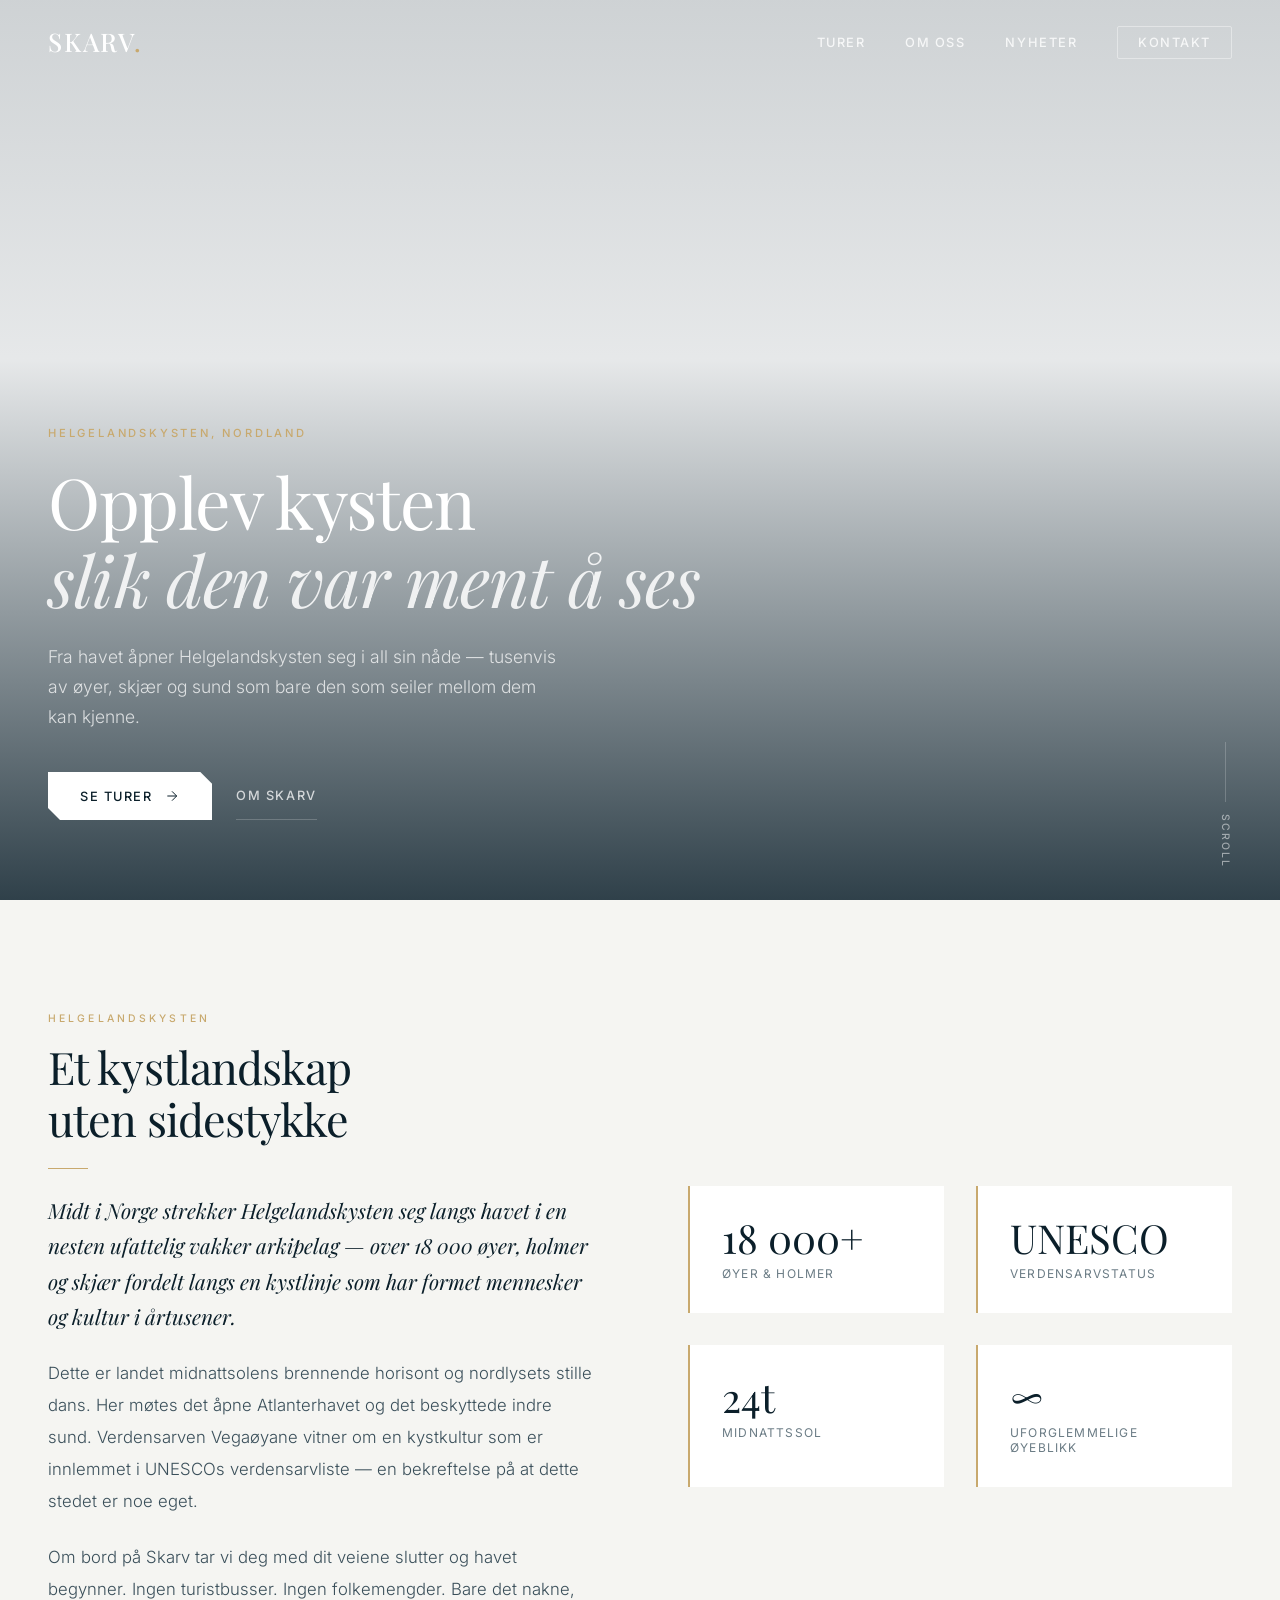
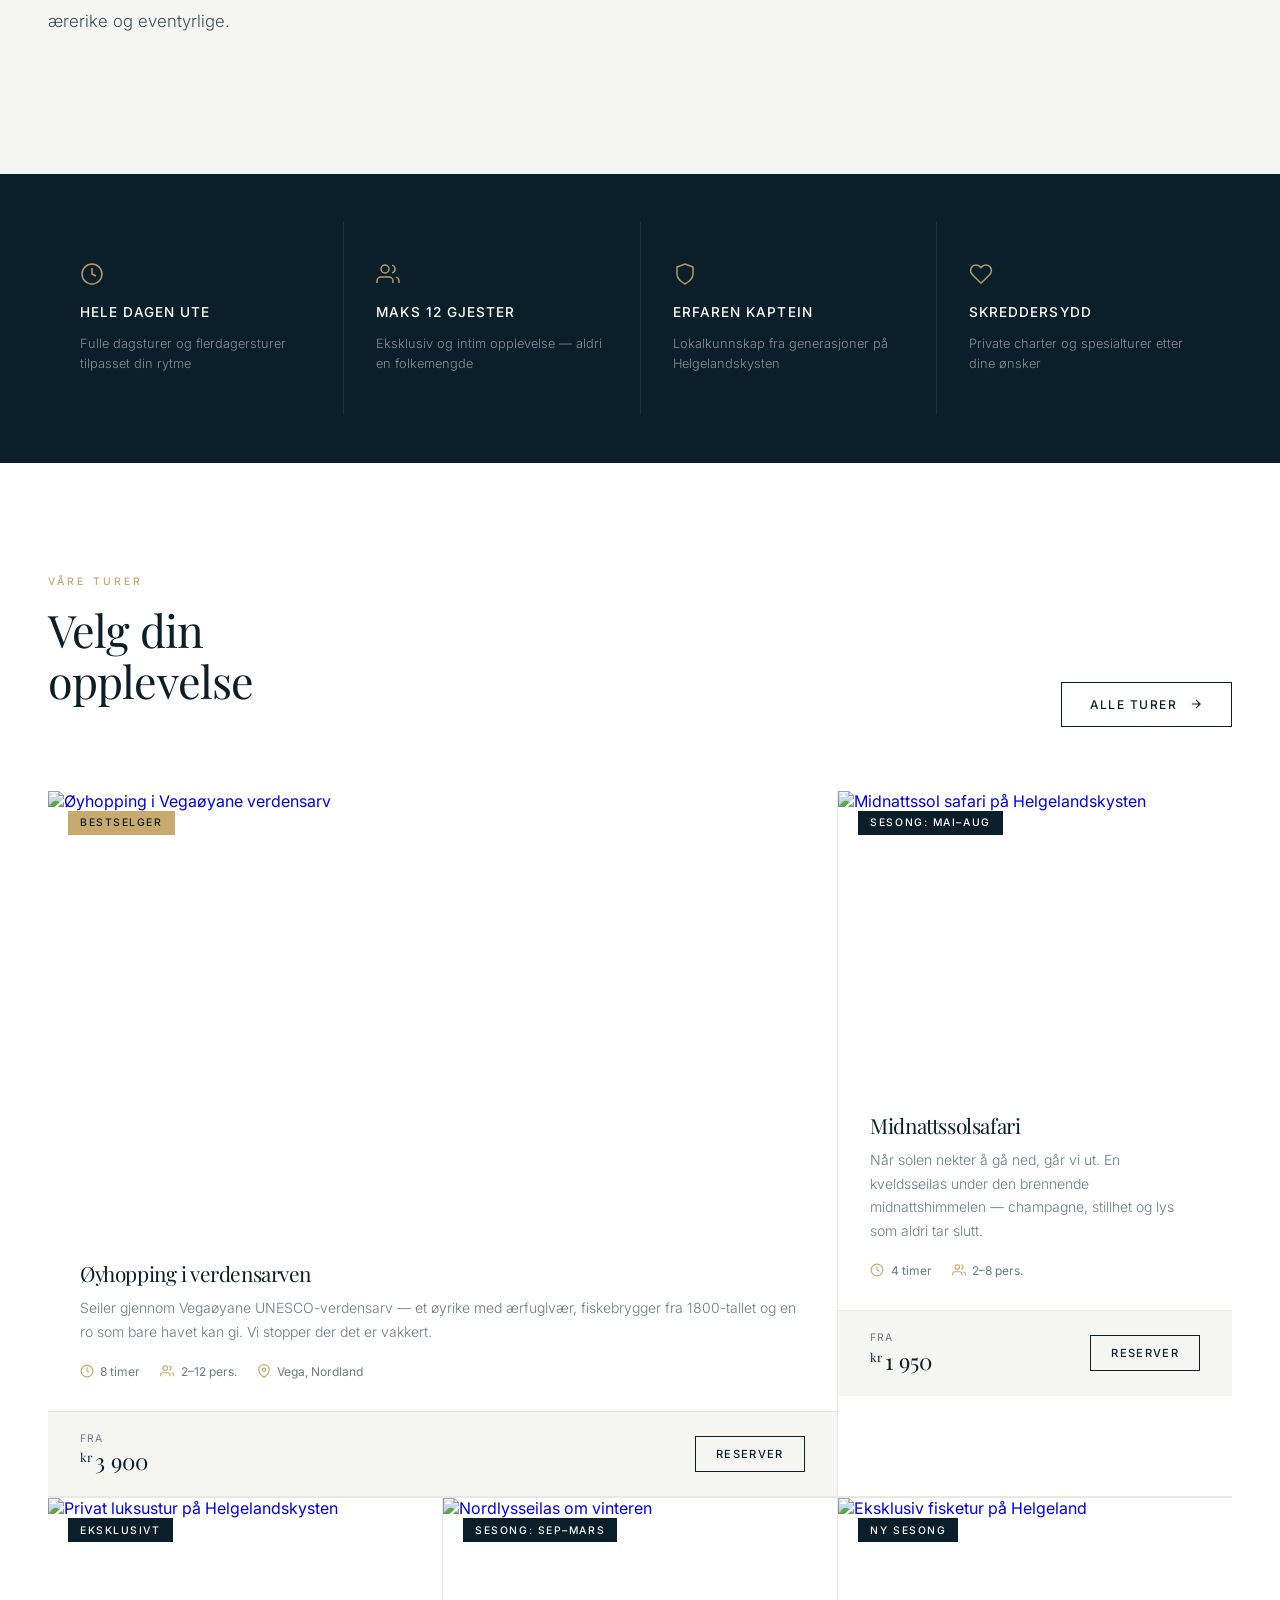
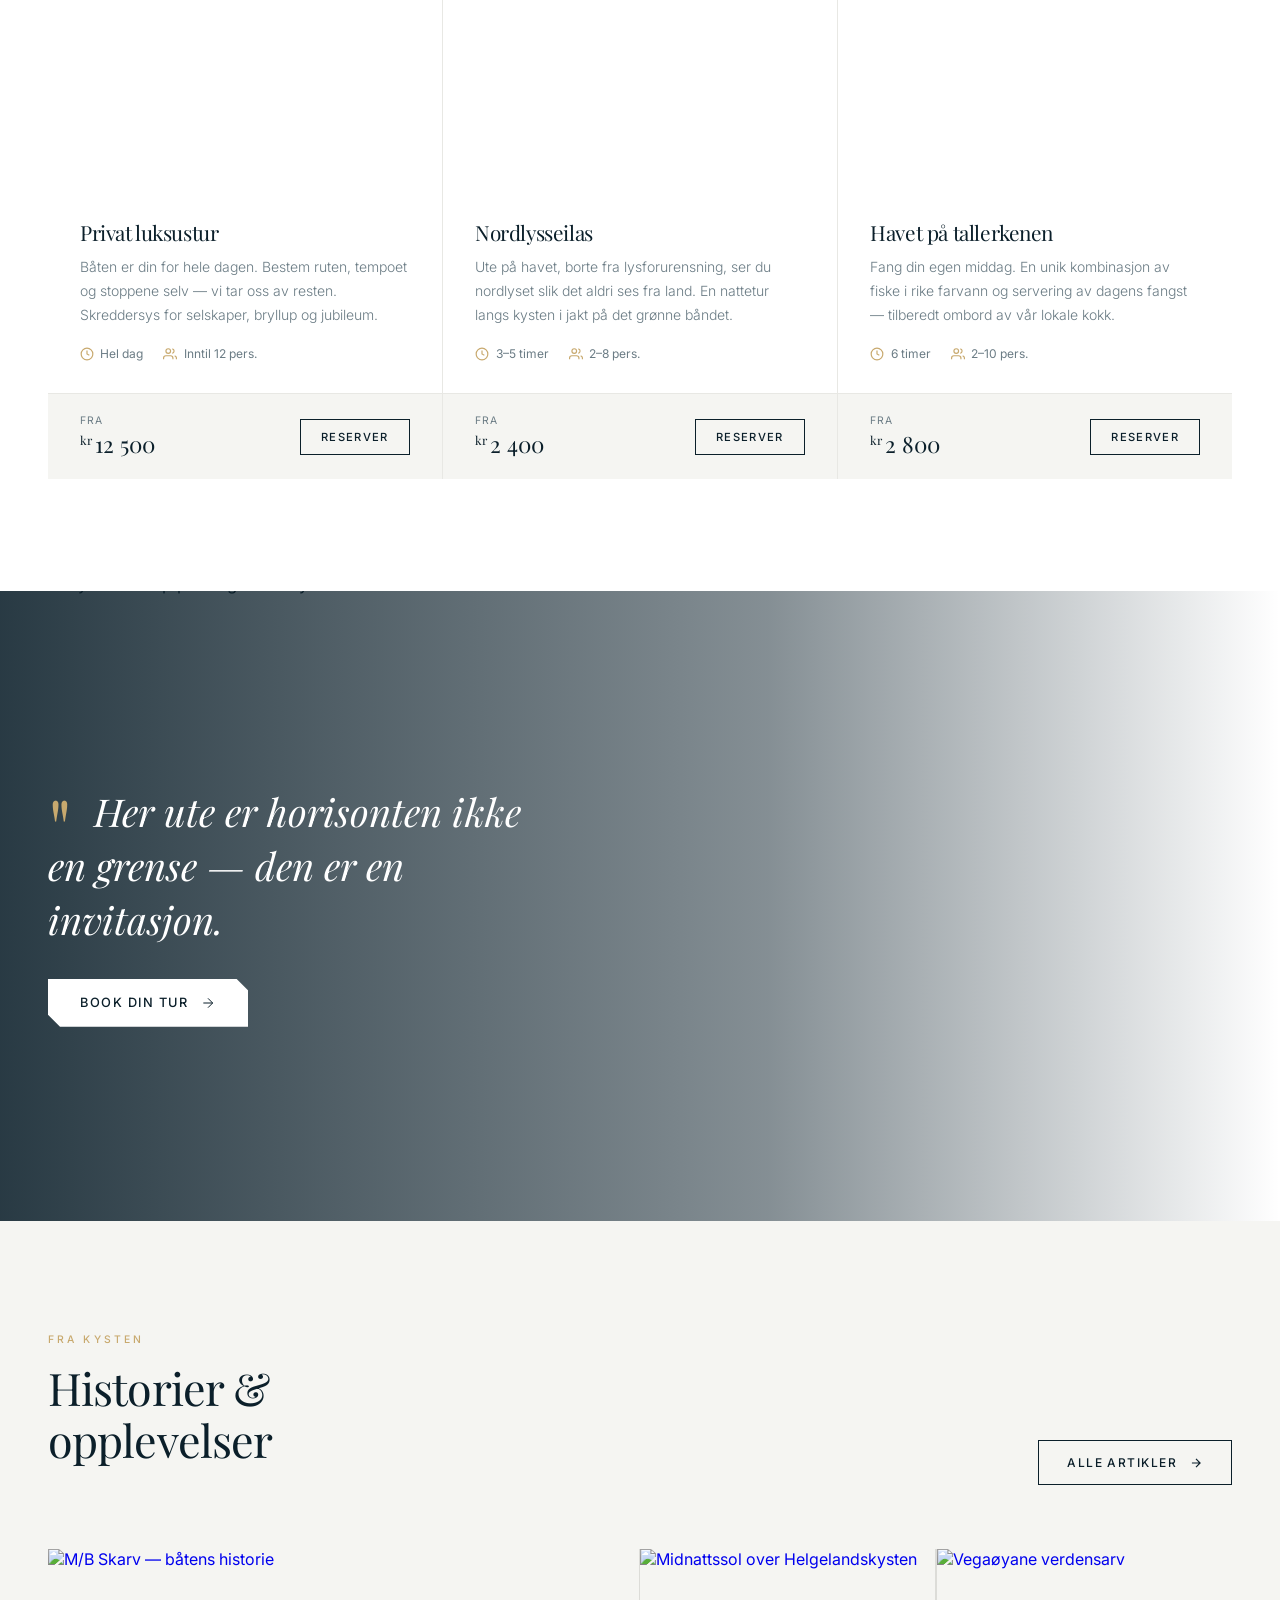
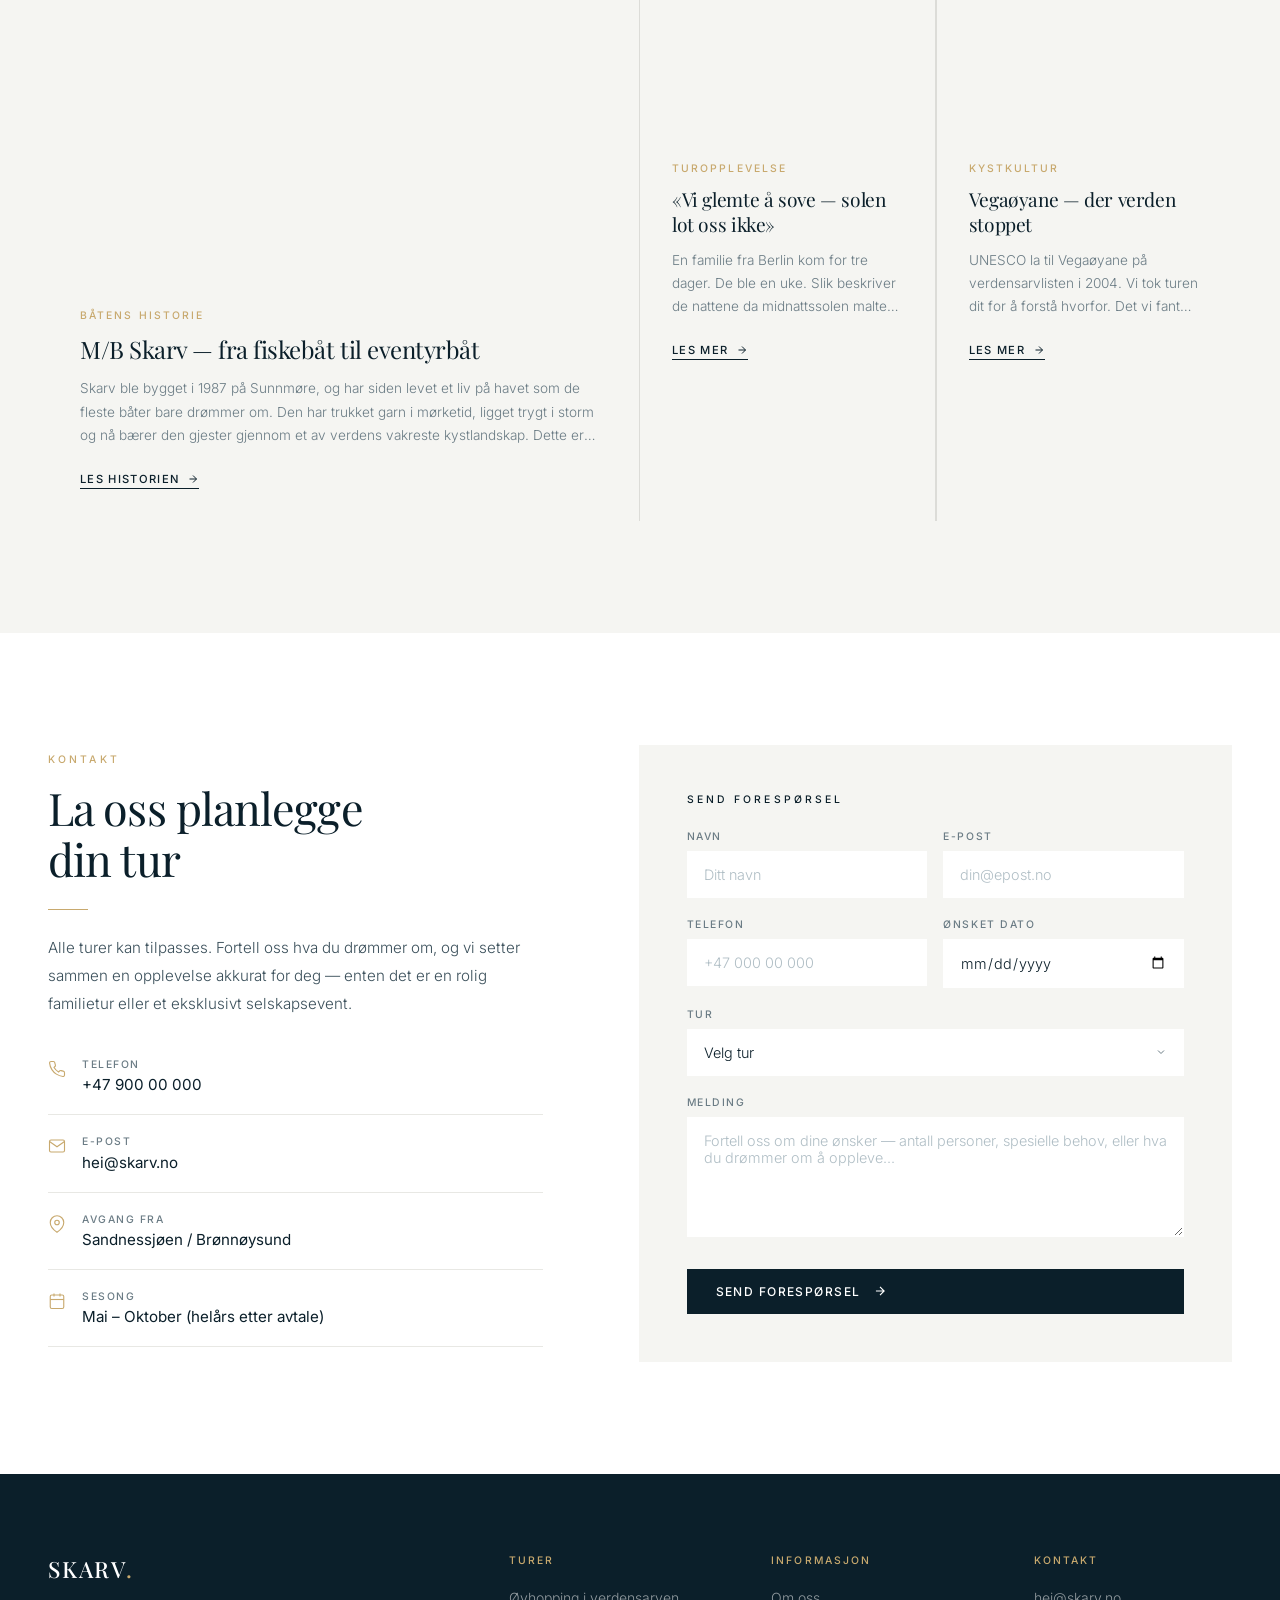
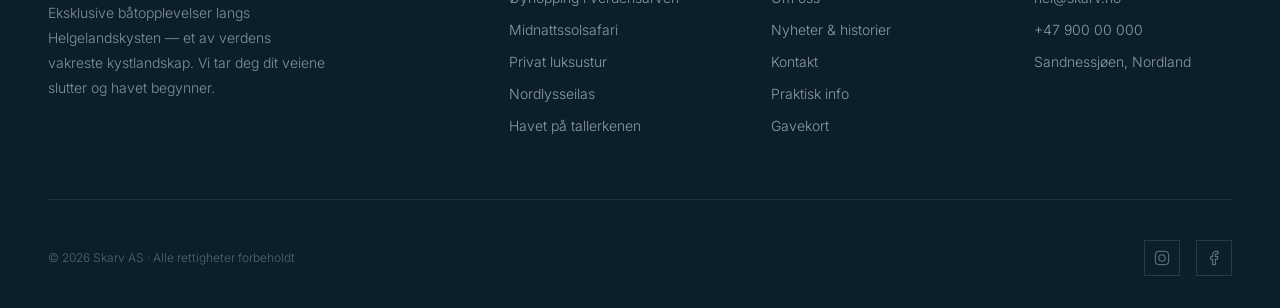
==== index.html @ 694a0629 "Initial launch of Skarv.no website Complete multi-page website for exclusive boat experiences on Hel" ====
<!DOCTYPE html>
<html lang="no">
<head>
  <meta charset="UTF-8">
  <meta name="viewport" content="width=device-width, initial-scale=1.0">
  <meta name="description" content="Skarv — eksklusive båtopplevelser på Helgelandskysten. Opplev midnattssol, øyhopping og verdens vakreste kystlandskap fra havet.">
  <meta name="keywords" content="Helgelandskysten, båttur, Nordland, midnattssol, nordlys, øyhopping, eksklusive turer, Skarv">
  <meta property="og:title" content="Skarv — Helgelandskysten fra havet">
  <meta property="og:description" content="Eksklusive båtopplevelser langs et av verdens vakreste kystlandskap.">
  <meta property="og:type" content="website">
  <title>Skarv — Helgelandskysten fra havet</title>
  <link rel="stylesheet" href="assets/css/custom.css">
  <!-- Preconnect for performance -->
  <link rel="preconnect" href="https://fonts.googleapis.com">
  <link rel="preconnect" href="https://fonts.gstatic.com" crossorigin>
</head>
<body>

  <!-- ============================================
       NAVIGASJON
       ============================================ -->
  <nav class="nav transparent" role="navigation" aria-label="Hovednavigasjon">
    <a href="index.html" class="nav-logo" aria-label="Skarv — tilbake til forsiden">
      SKARV<span>.</span>
    </a>

    <ul class="nav-links" role="list">
      <li><a href="#turer">Turer</a></li>
      <li><a href="#om-oss">Om oss</a></li>
      <li><a href="nyheter.html">Nyheter</a></li>
      <li><a href="#kontakt" class="nav-cta">Kontakt</a></li>
    </ul>

    <button class="nav-hamburger" aria-label="Åpne meny" aria-expanded="false">
      <span></span>
      <span></span>
      <span></span>
    </button>
  </nav>

  <!-- Mobil-meny -->
  <div class="nav-mobile" role="dialog" aria-modal="true" aria-label="Mobilmeny">
    <button class="nav-mobile-close" aria-label="Lukk meny" style="
      position: absolute; top: 2rem; right: 2rem;
      background: none; border: none; cursor: pointer;
      color: white; font-size: 1.5rem; line-height: 1;
    ">✕</button>
    <a href="#turer">Turer</a>
    <a href="#om-oss">Om oss</a>
    <a href="nyheter.html">Nyheter</a>
    <a href="#kontakt">Kontakt</a>
  </div>

  <main>

    <!-- ============================================
         HERO — Fullscreen video
         ============================================ -->
    <section class="hero" id="hjem" aria-label="Hero">
      <!-- Video — bytt filnavn om nødvendig -->
      <video
        class="hero-video"
        autoplay
        muted
        loop
        playsinline
        preload="auto"
        aria-hidden="true"
        poster="assets/images/hero-poster.jpg"
      >
        <source src="DJI_20260409120111_0118_D.MP4" type="video/mp4">
      </video>

      <div class="hero-overlay" aria-hidden="true"></div>

      <div class="hero-content">
        <p class="hero-eyebrow">Helgelandskysten, Nordland</p>
        <h1 class="hero-title">
          Opplev kysten<br>
          <em>slik den var ment å ses</em>
        </h1>
        <p class="hero-subtitle">
          Fra havet åpner Helgelandskysten seg i all sin nåde —
          tusenvis av øyer, skjær og sund som bare den som
          seiler mellom dem kan kjenne.
        </p>
        <div class="hero-actions">
          <a href="#turer" class="btn-primary">
            Se turer
            <svg width="16" height="16" viewBox="0 0 24 24" fill="none" stroke="currentColor" stroke-width="1.5" aria-hidden="true">
              <path d="M5 12h14M12 5l7 7-7 7"/>
            </svg>
          </a>
          <a href="#om-oss" class="btn-ghost">
            Om Skarv
          </a>
        </div>
      </div>

      <!-- Scroll indicator -->
      <div class="hero-scroll" aria-hidden="true">
        <div class="hero-scroll-line"></div>
        <span>Scroll</span>
      </div>
    </section>

    <!-- ============================================
         INTRO — Helgelandskysten
         ============================================ -->
    <section class="intro" id="om-oss" aria-labelledby="intro-title">
      <div class="intro-inner">

        <div class="intro-text">
          <span class="section-label reveal">Helgelandskysten</span>
          <h2 class="section-title reveal reveal-delay-1" id="intro-title">
            Et kystlandskap<br>uten sidestykke
          </h2>
          <div class="section-divider reveal reveal-delay-2"></div>

          <p class="reveal reveal-delay-2">
            Midt i Norge strekker Helgelandskysten seg langs havet i en
            nesten ufattelig vakker arkipelag — over 18 000 øyer, holmer
            og skjær fordelt langs en kystlinje som har formet mennesker
            og kultur i årtusener.
          </p>
          <p class="reveal reveal-delay-3">
            Dette er landet midnattsolens brennende horisont og nordlysets
            stille dans. Her møtes det åpne Atlanterhavet og det beskyttede
            indre sund. Verdensarven Vegaøyane vitner om en kystkultur
            som er innlemmet i UNESCOs verdensarvliste — en bekreftelse
            på at dette stedet er noe eget.
          </p>
          <p class="reveal reveal-delay-3">
            Om bord på Skarv tar vi deg med dit veiene slutter og havet
            begynner. Ingen turistbusser. Ingen folkemengder. Bare
            det nakne, ærerike og eventyrlige.
          </p>
        </div>

        <!-- Statistikk-paneler -->
        <div class="intro-stats" aria-label="Nøkkeltall">
          <div class="stat-item reveal reveal-delay-1">
            <div class="stat-number">18 000+</div>
            <div class="stat-label">Øyer &amp; holmer</div>
          </div>
          <div class="stat-item reveal reveal-delay-2">
            <div class="stat-number">UNESCO</div>
            <div class="stat-label">Verdensarvstatus</div>
          </div>
          <div class="stat-item reveal reveal-delay-3">
            <div class="stat-number">24t</div>
            <div class="stat-label">Midnattssol</div>
          </div>
          <div class="stat-item reveal reveal-delay-4">
            <div class="stat-number">∞</div>
            <div class="stat-label">Uforglemmelige øyeblikk</div>
          </div>
        </div>

      </div>
    </section>

    <!-- ============================================
         FEATURES STRIP
         ============================================ -->
    <div class="features-strip" aria-label="Hva vi tilbyr">
      <div class="features-strip-inner">

        <div class="feature-item reveal">
          <div class="feature-icon" aria-hidden="true">
            <svg width="24" height="24" viewBox="0 0 24 24" fill="none" stroke="currentColor" stroke-width="1.5">
              <path d="M12 2C6.48 2 2 6.48 2 12s4.48 10 10 10 10-4.48 10-10S17.52 2 12 2z"/>
              <path d="M12 6v6l4 2"/>
            </svg>
          </div>
          <div class="feature-title">Hele dagen ute</div>
          <div class="feature-text">Fulle dagsturer og flerda­gersturer tilpasset din rytme</div>
        </div>

        <div class="feature-item reveal reveal-delay-1">
          <div class="feature-icon" aria-hidden="true">
            <svg width="24" height="24" viewBox="0 0 24 24" fill="none" stroke="currentColor" stroke-width="1.5">
              <path d="M17 21v-2a4 4 0 0 0-4-4H5a4 4 0 0 0-4 4v2"/>
              <circle cx="9" cy="7" r="4"/>
              <path d="M23 21v-2a4 4 0 0 0-3-3.87"/>
              <path d="M16 3.13a4 4 0 0 1 0 7.75"/>
            </svg>
          </div>
          <div class="feature-title">Maks 12 gjester</div>
          <div class="feature-text">Eksklusiv og intim opplevelse — aldri en folkemengde</div>
        </div>

        <div class="feature-item reveal reveal-delay-2">
          <div class="feature-icon" aria-hidden="true">
            <svg width="24" height="24" viewBox="0 0 24 24" fill="none" stroke="currentColor" stroke-width="1.5">
              <path d="M12 22s8-4 8-10V5l-8-3-8 3v7c0 6 8 10 8 10z"/>
            </svg>
          </div>
          <div class="feature-title">Erfaren kaptein</div>
          <div class="feature-text">Lokalkunnskap fra generasjoner på Helgelandskysten</div>
        </div>

        <div class="feature-item reveal reveal-delay-3">
          <div class="feature-icon" aria-hidden="true">
            <svg width="24" height="24" viewBox="0 0 24 24" fill="none" stroke="currentColor" stroke-width="1.5">
              <path d="M20.84 4.61a5.5 5.5 0 0 0-7.78 0L12 5.67l-1.06-1.06a5.5 5.5 0 0 0-7.78 7.78l1.06 1.06L12 21.23l7.78-7.78 1.06-1.06a5.5 5.5 0 0 0 0-7.78z"/>
            </svg>
          </div>
          <div class="feature-title">Skreddersydd</div>
          <div class="feature-text">Private charter og spesialturer etter dine ønsker</div>
        </div>

      </div>
    </div>

    <!-- ============================================
         TURER
         ============================================ -->
    <section class="tours" id="turer" aria-labelledby="tours-title">
      <div class="tours-inner">

        <div class="tours-header">
          <div>
            <span class="section-label reveal">Våre turer</span>
            <h2 class="section-title reveal reveal-delay-1" id="tours-title">
              Velg din<br>opplevelse
            </h2>
          </div>
          <a href="turer.html" class="btn-outline reveal" style="white-space: nowrap;">
            Alle turer
            <svg width="14" height="14" viewBox="0 0 24 24" fill="none" stroke="currentColor" stroke-width="2">
              <path d="M5 12h14M12 5l7 7-7 7"/>
            </svg>
          </a>
        </div>

        <div class="tours-grid">

          <!-- Tur 1 — Featured -->
          <a href="tur-oeyhopping.html" class="tour-card reveal">
            <div class="tour-card-image">
              <!-- Bytt ut med lokalt bilde: assets/images/tur-oeyhopping.jpg -->
              <img
                src="https://images.unsplash.com/photo-1578662996442-48f60103fc96?w=1200&q=80&auto=format&fit=crop"
                alt="Øyhopping i Vegaøyane verdensarv"
                loading="lazy"
              >
              <span class="tour-card-badge featured">Bestselger</span>
            </div>
            <div class="tour-card-body">
              <h3 class="tour-card-title">Øyhopping i verdensarven</h3>
              <p class="tour-card-desc">
                Seiler gjennom Vegaøyane UNESCO-verdensarv — et øyrike med
                ærfuglvær, fiskebrygger fra 1800-tallet og en ro som bare
                havet kan gi. Vi stopper der det er vakkert.
              </p>
              <div class="tour-card-meta">
                <span class="tour-meta-item">
                  <svg width="14" height="14" viewBox="0 0 24 24" fill="none" stroke="currentColor" stroke-width="2" aria-hidden="true"><circle cx="12" cy="12" r="10"/><path d="M12 6v6l4 2"/></svg>
                  8 timer
                </span>
                <span class="tour-meta-item">
                  <svg width="14" height="14" viewBox="0 0 24 24" fill="none" stroke="currentColor" stroke-width="2" aria-hidden="true"><path d="M17 21v-2a4 4 0 0 0-4-4H5a4 4 0 0 0-4 4v2"/><circle cx="9" cy="7" r="4"/><path d="M23 21v-2a4 4 0 0 0-3-3.87"/><path d="M16 3.13a4 4 0 0 1 0 7.75"/></svg>
                  2–12 pers.
                </span>
                <span class="tour-meta-item">
                  <svg width="14" height="14" viewBox="0 0 24 24" fill="none" stroke="currentColor" stroke-width="2" aria-hidden="true"><path d="M21 10c0 7-9 13-9 13s-9-6-9-13a9 9 0 0 1 18 0z"/><circle cx="12" cy="10" r="3"/></svg>
                  Vega, Nordland
                </span>
              </div>
            </div>
            <div class="tour-card-footer">
              <div class="tour-price">
                <span class="tour-price-label">Fra</span>
                <span class="tour-price-amount"><sup>kr </sup>3 900</span>
              </div>
              <span class="tour-reserve-btn">Reserver</span>
            </div>
          </a>

          <!-- Tur 2 -->
          <a href="tur-midnattssol.html" class="tour-card reveal reveal-delay-1">
            <div class="tour-card-image">
              <img
                src="https://images.unsplash.com/photo-1531366936337-7c912a4589a7?w=800&q=80&auto=format&fit=crop"
                alt="Midnattssol safari på Helgelandskysten"
                loading="lazy"
              >
              <span class="tour-card-badge">Sesong: mai–aug</span>
            </div>
            <div class="tour-card-body">
              <h3 class="tour-card-title">Midnattssol­safari</h3>
              <p class="tour-card-desc">
                Når solen nekter å gå ned, går vi ut. En kveldsseilas
                under den brennende midnattshimmelen — champagne,
                stillhet og lys som aldri tar slutt.
              </p>
              <div class="tour-card-meta">
                <span class="tour-meta-item">
                  <svg width="14" height="14" viewBox="0 0 24 24" fill="none" stroke="currentColor" stroke-width="2" aria-hidden="true"><circle cx="12" cy="12" r="10"/><path d="M12 6v6l4 2"/></svg>
                  4 timer
                </span>
                <span class="tour-meta-item">
                  <svg width="14" height="14" viewBox="0 0 24 24" fill="none" stroke="currentColor" stroke-width="2" aria-hidden="true"><path d="M17 21v-2a4 4 0 0 0-4-4H5a4 4 0 0 0-4 4v2"/><circle cx="9" cy="7" r="4"/><path d="M23 21v-2a4 4 0 0 0-3-3.87"/><path d="M16 3.13a4 4 0 0 1 0 7.75"/></svg>
                  2–8 pers.
                </span>
              </div>
            </div>
            <div class="tour-card-footer">
              <div class="tour-price">
                <span class="tour-price-label">Fra</span>
                <span class="tour-price-amount"><sup>kr </sup>1 950</span>
              </div>
              <span class="tour-reserve-btn">Reserver</span>
            </div>
          </a>

          <!-- Tur 3 -->
          <a href="tur-privat.html" class="tour-card reveal reveal-delay-2">
            <div class="tour-card-image">
              <img
                src="https://www.visitnorway.no/_next/image/?url=https%3A%2F%2Fcdn.sanity.io%2Fimages%2Fjlrwvnbf%2Fcommercial%2F5f687d37d1c14e2323c09fa3fda1e8f38cd55358-789x444.jpg%3Frect%3D3%2C0%2C784%2C444%26w%3D1500%26h%3D850%26auto%3Dformat&w=3840&q=75"
                alt="Privat luksustur på Helgelandskysten"
                loading="lazy"
              >
              <span class="tour-card-badge">Eksklusivt</span>
            </div>
            <div class="tour-card-body">
              <h3 class="tour-card-title">Privat luksustur</h3>
              <p class="tour-card-desc">
                Båten er din for hele dagen. Bestem ruten, tempoet
                og stoppene selv — vi tar oss av resten. Skreddersys
                for selskaper, bryllup og jubileum.
              </p>
              <div class="tour-card-meta">
                <span class="tour-meta-item">
                  <svg width="14" height="14" viewBox="0 0 24 24" fill="none" stroke="currentColor" stroke-width="2" aria-hidden="true"><circle cx="12" cy="12" r="10"/><path d="M12 6v6l4 2"/></svg>
                  Hel dag
                </span>
                <span class="tour-meta-item">
                  <svg width="14" height="14" viewBox="0 0 24 24" fill="none" stroke="currentColor" stroke-width="2" aria-hidden="true"><path d="M17 21v-2a4 4 0 0 0-4-4H5a4 4 0 0 0-4 4v2"/><circle cx="9" cy="7" r="4"/><path d="M23 21v-2a4 4 0 0 0-3-3.87"/><path d="M16 3.13a4 4 0 0 1 0 7.75"/></svg>
                  Inntil 12 pers.
                </span>
              </div>
            </div>
            <div class="tour-card-footer">
              <div class="tour-price">
                <span class="tour-price-label">Fra</span>
                <span class="tour-price-amount"><sup>kr </sup>12 500</span>
              </div>
              <span class="tour-reserve-btn">Reserver</span>
            </div>
          </a>

          <!-- Tur 4 -->
          <a href="tur-nordlys.html" class="tour-card reveal reveal-delay-1">
            <div class="tour-card-image">
              <img
                src="https://images.unsplash.com/photo-1531366936337-7c912a4589a7?w=800&q=80&auto=format&fit=crop"
                alt="Nordlysseilas om vinteren"
                loading="lazy"
              >
              <span class="tour-card-badge">Sesong: sep–mars</span>
            </div>
            <div class="tour-card-body">
              <h3 class="tour-card-title">Nordlys­seilas</h3>
              <p class="tour-card-desc">
                Ute på havet, borte fra lysforurensning, ser du nordlyset
                slik det aldri ses fra land. En nattetur langs kysten
                i jakt på det grønne båndet.
              </p>
              <div class="tour-card-meta">
                <span class="tour-meta-item">
                  <svg width="14" height="14" viewBox="0 0 24 24" fill="none" stroke="currentColor" stroke-width="2" aria-hidden="true"><circle cx="12" cy="12" r="10"/><path d="M12 6v6l4 2"/></svg>
                  3–5 timer
                </span>
                <span class="tour-meta-item">
                  <svg width="14" height="14" viewBox="0 0 24 24" fill="none" stroke="currentColor" stroke-width="2" aria-hidden="true"><path d="M17 21v-2a4 4 0 0 0-4-4H5a4 4 0 0 0-4 4v2"/><circle cx="9" cy="7" r="4"/><path d="M23 21v-2a4 4 0 0 0-3-3.87"/><path d="M16 3.13a4 4 0 0 1 0 7.75"/></svg>
                  2–8 pers.
                </span>
              </div>
            </div>
            <div class="tour-card-footer">
              <div class="tour-price">
                <span class="tour-price-label">Fra</span>
                <span class="tour-price-amount"><sup>kr </sup>2 400</span>
              </div>
              <span class="tour-reserve-btn">Reserver</span>
            </div>
          </a>

          <!-- Tur 5 -->
          <a href="tur-fiske.html" class="tour-card reveal reveal-delay-2">
            <div class="tour-card-image">
              <img
                src="https://korgfjellet.no/wp-content/uploads/2021/02/Fisking-Helgelandskysten.jpg"
                alt="Eksklusiv fisketur på Helgeland"
                loading="lazy"
              >
              <span class="tour-card-badge">Ny sesong</span>
            </div>
            <div class="tour-card-body">
              <h3 class="tour-card-title">Havet på tallerkenen</h3>
              <p class="tour-card-desc">
                Fang din egen middag. En unik kombinasjon av fiske i
                rike farvann og servering av dagens fangst — tilberedt
                ombord av vår lokale kokk.
              </p>
              <div class="tour-card-meta">
                <span class="tour-meta-item">
                  <svg width="14" height="14" viewBox="0 0 24 24" fill="none" stroke="currentColor" stroke-width="2" aria-hidden="true"><circle cx="12" cy="12" r="10"/><path d="M12 6v6l4 2"/></svg>
                  6 timer
                </span>
                <span class="tour-meta-item">
                  <svg width="14" height="14" viewBox="0 0 24 24" fill="none" stroke="currentColor" stroke-width="2" aria-hidden="true"><path d="M17 21v-2a4 4 0 0 0-4-4H5a4 4 0 0 0-4 4v2"/><circle cx="9" cy="7" r="4"/><path d="M23 21v-2a4 4 0 0 0-3-3.87"/><path d="M16 3.13a4 4 0 0 1 0 7.75"/></svg>
                  2–10 pers.
                </span>
              </div>
            </div>
            <div class="tour-card-footer">
              <div class="tour-price">
                <span class="tour-price-label">Fra</span>
                <span class="tour-price-amount"><sup>kr </sup>2 800</span>
              </div>
              <span class="tour-reserve-btn">Reserver</span>
            </div>
          </a>

        </div><!-- /tours-grid -->
      </div>
    </section>

    <!-- ============================================
         EXPERIENCE — Full-bleed sitat
         ============================================ -->
    <section class="experience" aria-label="Opplevelse">
      <!-- Bytt ut med lokalt bilde: assets/images/experience-bg.jpg -->
      <img
        class="experience-image"
        src="https://images.unsplash.com/photo-1506905925346-21bda4d32df4?w=1800&q=80&auto=format&fit=crop"
        alt="Dramatisk kystlandskap på Helgelandskysten"
        loading="lazy"
      >
      <div class="experience-overlay" aria-hidden="true"></div>
      <div class="experience-content">
        <p class="experience-quote">
          Her ute er horisonten ikke en grense —
          den er en invitasjon.
        </p>
        <a href="#turer" class="btn-primary">
          Book din tur
          <svg width="16" height="16" viewBox="0 0 24 24" fill="none" stroke="currentColor" stroke-width="1.5" aria-hidden="true">
            <path d="M5 12h14M12 5l7 7-7 7"/>
          </svg>
        </a>
      </div>
    </section>

    <!-- ============================================
         NYHETER / BLOGG
         ============================================ -->
    <section class="news" id="nyheter" aria-labelledby="news-title">
      <div class="news-inner">

        <div class="news-header">
          <div>
            <span class="section-label reveal">Fra kysten</span>
            <h2 class="section-title reveal reveal-delay-1" id="news-title">
              Historier &amp;<br>opplevelser
            </h2>
          </div>
          <a href="nyheter.html" class="btn-outline reveal" style="white-space: nowrap;">
            Alle artikler
            <svg width="14" height="14" viewBox="0 0 24 24" fill="none" stroke="currentColor" stroke-width="2">
              <path d="M5 12h14M12 5l7 7-7 7"/>
            </svg>
          </a>
        </div>

        <div class="news-grid">

          <!-- Featured artikkel -->
          <a href="artikkel-skarv-historien.html" class="news-card reveal">
            <div class="news-card-image">
              <img
                src="https://images.unsplash.com/photo-1544551763-46a013bb70d5?w=1200&q=80&auto=format&fit=crop"
                alt="M/B Skarv — båtens historie"
                loading="lazy"
              >
            </div>
            <div class="news-card-body">
              <span class="news-card-category">Båtens historie</span>
              <h3 class="news-card-title">M/B Skarv — fra fiskebåt til eventyrbåt</h3>
              <p class="news-card-excerpt">
                Skarv ble bygget i 1987 på Sunnmøre, og har siden levet et liv
                på havet som de fleste båter bare drømmer om. Den har trukket
                garn i mørketid, ligget trygt i storm og nå bærer den gjester
                gjennom et av verdens vakreste kystlandskap. Dette er historien
                om en båt som ble noe mer.
              </p>
              <span class="news-card-link">
                Les historien
                <svg width="12" height="12" viewBox="0 0 24 24" fill="none" stroke="currentColor" stroke-width="2" aria-hidden="true">
                  <path d="M5 12h14M12 5l7 7-7 7"/>
                </svg>
              </span>
            </div>
          </a>

          <!-- Artikkel 2 -->
          <a href="artikkel-midnattssol.html" class="news-card reveal reveal-delay-1">
            <div class="news-card-image">
              <img
                src="https://images.unsplash.com/photo-1531366936337-7c912a4589a7?w=800&q=80&auto=format&fit=crop"
                alt="Midnattssol over Helgelandskysten"
                loading="lazy"
              >
            </div>
            <div class="news-card-body">
              <span class="news-card-category">Turopplevelse</span>
              <h3 class="news-card-title">«Vi glemte å sove — solen lot oss ikke»</h3>
              <p class="news-card-excerpt">
                En familie fra Berlin kom for tre dager. De ble en uke.
                Slik beskriver de nattene da midnattssolen malte himmelen
                i kobber og rosa.
              </p>
              <span class="news-card-link">
                Les mer
                <svg width="12" height="12" viewBox="0 0 24 24" fill="none" stroke="currentColor" stroke-width="2" aria-hidden="true">
                  <path d="M5 12h14M12 5l7 7-7 7"/>
                </svg>
              </span>
            </div>
          </a>

          <!-- Artikkel 3 -->
          <a href="artikkel-vegaoeyane.html" class="news-card reveal reveal-delay-2">
            <div class="news-card-image">
              <img
                src="https://images.unsplash.com/photo-1501854140801-50d01698950b?w=800&q=80&auto=format&fit=crop"
                alt="Vegaøyane verdensarv"
                loading="lazy"
              >
            </div>
            <div class="news-card-body">
              <span class="news-card-category">Kystkultur</span>
              <h3 class="news-card-title">Vegaøyane — der verden stoppet</h3>
              <p class="news-card-excerpt">
                UNESCO la til Vegaøyane på verdensarvlisten i 2004. Vi tok
                turen dit for å forstå hvorfor. Det vi fant var mer enn
                vakker natur — det var en levende kultur.
              </p>
              <span class="news-card-link">
                Les mer
                <svg width="12" height="12" viewBox="0 0 24 24" fill="none" stroke="currentColor" stroke-width="2" aria-hidden="true">
                  <path d="M5 12h14M12 5l7 7-7 7"/>
                </svg>
              </span>
            </div>
          </a>

        </div>
      </div>
    </section>

    <!-- ============================================
         KONTAKT / BOOKING
         ============================================ -->
    <section class="contact" id="kontakt" aria-labelledby="contact-title">
      <div class="contact-inner">

        <div class="contact-info">
          <span class="section-label reveal">Kontakt</span>
          <h2 class="section-title reveal reveal-delay-1" id="contact-title">
            La oss planlegge<br>din tur
          </h2>
          <div class="section-divider reveal reveal-delay-2"></div>
          <p class="reveal reveal-delay-2">
            Alle turer kan tilpasses. Fortell oss hva du drømmer om,
            og vi setter sammen en opplevelse akkurat for deg — enten
            det er en rolig familietur eller et eksklusivt selskapsevent.
          </p>

          <div class="contact-detail reveal reveal-delay-3">
            <div class="contact-detail-item">
              <div class="contact-detail-icon" aria-hidden="true">
                <svg width="18" height="18" viewBox="0 0 24 24" fill="none" stroke="currentColor" stroke-width="1.5">
                  <path d="M22 16.92v3a2 2 0 0 1-2.18 2 19.79 19.79 0 0 1-8.63-3.07 19.5 19.5 0 0 1-6-6A19.79 19.79 0 0 1 2.12 4.18 2 2 0 0 1 4.11 2h3a2 2 0 0 1 2 1.72 12.84 12.84 0 0 0 .7 2.81 2 2 0 0 1-.45 2.11L8.09 9.91a16 16 0 0 0 6 6l1.27-1.27a2 2 0 0 1 2.11-.45 12.84 12.84 0 0 0 2.81.7A2 2 0 0 1 22 16.92z"/>
                </svg>
              </div>
              <div>
                <span class="contact-detail-label">Telefon</span>
                <span class="contact-detail-value">+47 900 00 000</span>
              </div>
            </div>

            <div class="contact-detail-item">
              <div class="contact-detail-icon" aria-hidden="true">
                <svg width="18" height="18" viewBox="0 0 24 24" fill="none" stroke="currentColor" stroke-width="1.5">
                  <path d="M4 4h16c1.1 0 2 .9 2 2v12c0 1.1-.9 2-2 2H4c-1.1 0-2-.9-2-2V6c0-1.1.9-2 2-2z"/>
                  <polyline points="22,6 12,13 2,6"/>
                </svg>
              </div>
              <div>
                <span class="contact-detail-label">E-post</span>
                <span class="contact-detail-value">hei@skarv.no</span>
              </div>
            </div>

            <div class="contact-detail-item">
              <div class="contact-detail-icon" aria-hidden="true">
                <svg width="18" height="18" viewBox="0 0 24 24" fill="none" stroke="currentColor" stroke-width="1.5">
                  <path d="M21 10c0 7-9 13-9 13s-9-6-9-13a9 9 0 0 1 18 0z"/>
                  <circle cx="12" cy="10" r="3"/>
                </svg>
              </div>
              <div>
                <span class="contact-detail-label">Avgang fra</span>
                <span class="contact-detail-value">Sandnessjøen / Brønnøysund</span>
              </div>
            </div>

            <div class="contact-detail-item">
              <div class="contact-detail-icon" aria-hidden="true">
                <svg width="18" height="18" viewBox="0 0 24 24" fill="none" stroke="currentColor" stroke-width="1.5">
                  <rect x="3" y="4" width="18" height="18" rx="2" ry="2"/>
                  <line x1="16" y1="2" x2="16" y2="6"/>
                  <line x1="8" y1="2" x2="8" y2="6"/>
                  <line x1="3" y1="10" x2="21" y2="10"/>
                </svg>
              </div>
              <div>
                <span class="contact-detail-label">Sesong</span>
                <span class="contact-detail-value">Mai – Oktober (helårs etter avtale)</span>
              </div>
            </div>
          </div>
        </div>

        <!-- Kontaktskjema -->
        <div class="contact-form reveal reveal-delay-2">
          <span class="section-label" style="color: var(--color-ocean); margin-bottom: 1.5rem; display: block;">Send forespørsel</span>

          <form novalidate>
            <div class="form-row">
              <div class="form-group">
                <label class="form-label" for="navn">Navn</label>
                <input
                  class="form-input"
                  type="text"
                  id="navn"
                  name="navn"
                  placeholder="Ditt navn"
                  required
                  autocomplete="name"
                >
              </div>
              <div class="form-group">
                <label class="form-label" for="epost">E-post</label>
                <input
                  class="form-input"
                  type="email"
                  id="epost"
                  name="epost"
                  placeholder="din@epost.no"
                  required
                  autocomplete="email"
                >
              </div>
            </div>

            <div class="form-row">
              <div class="form-group">
                <label class="form-label" for="telefon">Telefon</label>
                <input
                  class="form-input"
                  type="tel"
                  id="telefon"
                  name="telefon"
                  placeholder="+47 000 00 000"
                  autocomplete="tel"
                >
              </div>
              <div class="form-group">
                <label class="form-label" for="dato">Ønsket dato</label>
                <input
                  class="form-input"
                  type="date"
                  id="dato"
                  name="dato"
                >
              </div>
            </div>

            <div class="form-group">
              <label class="form-label" for="tur">Tur</label>
              <select class="form-select" id="tur" name="tur">
                <option value="" disabled selected>Velg tur</option>
                <option value="oeyhopping">Øyhopping i verdensarven</option>
                <option value="midnattssol">Midnattssol­safari</option>
                <option value="privat">Privat luksustur</option>
                <option value="nordlys">Nordlys­seilas</option>
                <option value="fiske">Havet på tallerkenen</option>
                <option value="annet">Annet / skreddersydd</option>
              </select>
            </div>

            <div class="form-group">
              <label class="form-label" for="melding">Melding</label>
              <textarea
                class="form-textarea"
                id="melding"
                name="melding"
                placeholder="Fortell oss om dine ønsker — antall personer, spesielle behov, eller hva du drømmer om å oppleve..."
              ></textarea>
            </div>

            <button type="submit" class="btn-ocean form-submit">
              Send forespørsel
              <svg width="14" height="14" viewBox="0 0 24 24" fill="none" stroke="currentColor" stroke-width="2" aria-hidden="true">
                <path d="M5 12h14M12 5l7 7-7 7"/>
              </svg>
            </button>
          </form>
        </div>

      </div>
    </section>

  </main>

  <!-- ============================================
       FOOTER
       ============================================ -->
  <footer class="footer" role="contentinfo">
    <div class="footer-inner">
      <div class="footer-top">

        <div class="footer-brand">
          <a href="index.html" class="nav-logo" style="font-size: 1.4rem;">SKARV<span>.</span></a>
          <p>
            Eksklusive båtopplevelser langs Helgelandskysten —
            et av verdens vakreste kystlandskap. Vi tar deg dit
            veiene slutter og havet begynner.
          </p>
        </div>

        <div>
          <span class="footer-col-title">Turer</span>
          <ul class="footer-links">
            <li><a href="tur-oeyhopping.html">Øyhopping i verdensarven</a></li>
            <li><a href="tur-midnattssol.html">Midnattssol­safari</a></li>
            <li><a href="tur-privat.html">Privat luksustur</a></li>
            <li><a href="tur-nordlys.html">Nordlys­seilas</a></li>
            <li><a href="tur-fiske.html">Havet på tallerkenen</a></li>
          </ul>
        </div>

        <div>
          <span class="footer-col-title">Informasjon</span>
          <ul class="footer-links">
            <li><a href="#om-oss">Om oss</a></li>
            <li><a href="nyheter.html">Nyheter &amp; historier</a></li>
            <li><a href="#kontakt">Kontakt</a></li>
            <li><a href="praktisk.html">Praktisk info</a></li>
            <li><a href="gavekort.html">Gavekort</a></li>
          </ul>
        </div>

        <div>
          <span class="footer-col-title">Kontakt</span>
          <ul class="footer-links">
            <li><a href="mailto:hei@skarv.no">hei@skarv.no</a></li>
            <li><a href="tel:+4790000000">+47 900 00 000</a></li>
            <li><a href="#">Sandnessjøen, Nordland</a></li>
          </ul>
        </div>

      </div>

      <div class="footer-bottom">
        <p>&copy; 2026 Skarv AS · Alle rettigheter forbeholdt</p>
        <div class="footer-social" aria-label="Sosiale medier">
          <a href="#" aria-label="Instagram">
            <svg width="16" height="16" viewBox="0 0 24 24" fill="none" stroke="currentColor" stroke-width="1.5" aria-hidden="true">
              <rect x="2" y="2" width="20" height="20" rx="5" ry="5"/>
              <circle cx="12" cy="12" r="5"/>
              <line x1="17.5" y1="6.5" x2="17.51" y2="6.5"/>
            </svg>
          </a>
          <a href="#" aria-label="Facebook">
            <svg width="16" height="16" viewBox="0 0 24 24" fill="none" stroke="currentColor" stroke-width="1.5" aria-hidden="true">
              <path d="M18 2h-3a5 5 0 0 0-5 5v3H7v4h3v8h4v-8h3l1-4h-4V7a1 1 0 0 1 1-1h3z"/>
            </svg>
          </a>
        </div>
      </div>
    </div>
  </footer>

  <script src="assets/js/main.js"></script>
</body>
</html>
---- assets/css/custom.css ----
/* ============================================
   SKARV.NO — Custom CSS
   Skandinavisk minimalisme & luxury travel
   ============================================ */

@import url('https://fonts.googleapis.com/css2?family=Playfair+Display:ital,wght@0,400;0,500;0,600;0,700;1,400;1,500&family=Inter:wght@300;400;500;600&display=swap');

/* === ROOT VARIABLES === */
:root {
  --color-white: #ffffff;
  --color-ocean: #0b1f2a;
  --color-sand: #f5f5f2;
  --color-ocean-mid: #1a3a4a;
  --color-ocean-light: #2a5266;
  --color-accent: #c8a96e;
  --color-text-muted: #6b7c85;
  --font-serif: 'Playfair Display', Georgia, serif;
  --font-sans: 'Inter', system-ui, sans-serif;
  --transition-smooth: cubic-bezier(0.4, 0, 0.2, 1);
}

/* === RESET & BASE === */
*, *::before, *::after {
  box-sizing: border-box;
  margin: 0;
  padding: 0;
}

html {
  scroll-behavior: smooth;
  font-size: 16px;
}

body {
  font-family: var(--font-sans);
  background-color: var(--color-white);
  color: var(--color-ocean);
  -webkit-font-smoothing: antialiased;
  -moz-osx-font-smoothing: grayscale;
  overflow-x: hidden;
}

/* === TYPOGRAPHY === */
h1, h2, h3, h4 {
  font-family: var(--font-serif);
  font-weight: 400;
  line-height: 1.15;
  letter-spacing: -0.02em;
}

p {
  font-family: var(--font-sans);
  font-weight: 300;
  line-height: 1.75;
  color: #3a4f5a;
}

/* === SCROLLBAR === */
::-webkit-scrollbar { width: 6px; }
::-webkit-scrollbar-track { background: var(--color-sand); }
::-webkit-scrollbar-thumb { background: var(--color-ocean-light); border-radius: 3px; }

/* ============================================
   NAVIGATION
   ============================================ */
.nav {
  position: fixed;
  top: 0;
  left: 0;
  right: 0;
  z-index: 100;
  padding: 1.5rem 3rem;
  display: flex;
  align-items: center;
  justify-content: space-between;
  transition: all 0.4s var(--transition-smooth);
}

.nav.transparent {
  background: transparent;
}

.nav.scrolled {
  background: rgba(11, 31, 42, 0.96);
  backdrop-filter: blur(12px);
  -webkit-backdrop-filter: blur(12px);
  padding: 1rem 3rem;
  box-shadow: 0 1px 0 rgba(255,255,255,0.06);
}

.nav-logo {
  font-family: var(--font-serif);
  font-size: 1.6rem;
  font-weight: 500;
  color: var(--color-white);
  text-decoration: none;
  letter-spacing: 0.08em;
  text-transform: uppercase;
}

.nav-logo span {
  color: var(--color-accent);
}

.nav-links {
  display: flex;
  align-items: center;
  gap: 2.5rem;
  list-style: none;
}

.nav-links a {
  font-family: var(--font-sans);
  font-size: 0.8rem;
  font-weight: 500;
  letter-spacing: 0.12em;
  text-transform: uppercase;
  color: rgba(255,255,255,0.8);
  text-decoration: none;
  transition: color 0.2s ease;
  position: relative;
}

.nav-links a::after {
  content: '';
  position: absolute;
  bottom: -3px;
  left: 0;
  width: 0;
  height: 1px;
  background: var(--color-accent);
  transition: width 0.3s var(--transition-smooth);
}

.nav-links a:hover {
  color: var(--color-white);
}

.nav-links a:hover::after {
  width: 100%;
}

.nav-cta {
  border: 1px solid rgba(255,255,255,0.4) !important;
  padding: 0.5rem 1.25rem !important;
  border-radius: 2px;
  transition: all 0.3s ease !important;
}

.nav-cta:hover {
  background: rgba(255,255,255,0.1) !important;
  border-color: rgba(255,255,255,0.8) !important;
}

/* Hamburger */
.nav-hamburger {
  display: none;
  flex-direction: column;
  gap: 5px;
  cursor: pointer;
  padding: 4px;
}

.nav-hamburger span {
  display: block;
  width: 24px;
  height: 1px;
  background: white;
  transition: all 0.3s ease;
}

/* Mobile menu */
.nav-mobile {
  display: none;
  position: fixed;
  inset: 0;
  z-index: 99;
  background: var(--color-ocean);
  flex-direction: column;
  align-items: center;
  justify-content: center;
  gap: 2.5rem;
}

.nav-mobile.open {
  display: flex;
}

.nav-mobile a {
  font-family: var(--font-serif);
  font-size: 2.5rem;
  color: var(--color-white);
  text-decoration: none;
  font-weight: 400;
  opacity: 0;
  transform: translateY(20px);
  transition: all 0.4s ease;
}

.nav-mobile.open a {
  opacity: 1;
  transform: translateY(0);
}

.nav-mobile.open a:nth-child(1) { transition-delay: 0.1s; }
.nav-mobile.open a:nth-child(2) { transition-delay: 0.15s; }
.nav-mobile.open a:nth-child(3) { transition-delay: 0.2s; }
.nav-mobile.open a:nth-child(4) { transition-delay: 0.25s; }
.nav-mobile.open a:nth-child(5) { transition-delay: 0.3s; }

/* ============================================
   HERO SECTION
   ============================================ */
.hero {
  position: relative;
  height: 100vh;
  min-height: 600px;
  overflow: hidden;
  display: flex;
  align-items: flex-end;
  justify-content: flex-start;
}

.hero-video {
  position: absolute;
  inset: 0;
  width: 100%;
  height: 100%;
  object-fit: cover;
  object-position: center;
}

.hero-overlay {
  position: absolute;
  inset: 0;
  background: linear-gradient(
    to bottom,
    rgba(11, 31, 42, 0.2) 0%,
    rgba(11, 31, 42, 0.1) 40%,
    rgba(11, 31, 42, 0.6) 80%,
    rgba(11, 31, 42, 0.85) 100%
  );
}

.hero-content {
  position: relative;
  z-index: 2;
  padding: 0 3rem 5rem;
  max-width: 780px;
}

.hero-eyebrow {
  font-family: var(--font-sans);
  font-size: 0.7rem;
  font-weight: 500;
  letter-spacing: 0.25em;
  text-transform: uppercase;
  color: var(--color-accent);
  margin-bottom: 1.25rem;
  opacity: 0;
  transform: translateY(20px);
  animation: fadeUp 0.8s var(--transition-smooth) 0.3s forwards;
}

.hero-title {
  font-family: var(--font-serif);
  font-size: clamp(2.8rem, 5.5vw, 5rem);
  font-weight: 400;
  color: var(--color-white);
  line-height: 1.1;
  margin-bottom: 1.5rem;
  opacity: 0;
  transform: translateY(25px);
  animation: fadeUp 0.9s var(--transition-smooth) 0.5s forwards;
}

.hero-title em {
  font-style: italic;
  color: rgba(255,255,255,0.85);
}

.hero-subtitle {
  font-family: var(--font-sans);
  font-size: clamp(0.95rem, 1.5vw, 1.1rem);
  font-weight: 300;
  color: rgba(255,255,255,0.75);
  line-height: 1.7;
  margin-bottom: 2.5rem;
  max-width: 520px;
  opacity: 0;
  transform: translateY(20px);
  animation: fadeUp 0.9s var(--transition-smooth) 0.7s forwards;
}

.hero-actions {
  display: flex;
  align-items: center;
  gap: 1.5rem;
  opacity: 0;
  transform: translateY(20px);
  animation: fadeUp 0.9s var(--transition-smooth) 0.9s forwards;
}

/* Hero scroll indicator */
.hero-scroll {
  position: absolute;
  bottom: 2rem;
  right: 3rem;
  z-index: 2;
  display: flex;
  flex-direction: column;
  align-items: center;
  gap: 0.75rem;
  opacity: 0;
  animation: fadeIn 1s ease 1.4s forwards;
}

.hero-scroll span {
  font-family: var(--font-sans);
  font-size: 0.65rem;
  font-weight: 500;
  letter-spacing: 0.2em;
  text-transform: uppercase;
  color: rgba(255,255,255,0.5);
  writing-mode: vertical-rl;
}

.hero-scroll-line {
  width: 1px;
  height: 60px;
  background: rgba(255,255,255,0.2);
  position: relative;
  overflow: hidden;
}

.hero-scroll-line::after {
  content: '';
  position: absolute;
  top: -100%;
  left: 0;
  width: 100%;
  height: 100%;
  background: rgba(255,255,255,0.6);
  animation: scrollLine 2s ease infinite;
}

/* ============================================
   BUTTONS
   ============================================ */
.btn-primary {
  display: inline-flex;
  align-items: center;
  gap: 0.75rem;
  font-family: var(--font-sans);
  font-size: 0.8rem;
  font-weight: 500;
  letter-spacing: 0.12em;
  text-transform: uppercase;
  color: var(--color-ocean);
  background: var(--color-white);
  border: none;
  padding: 1rem 2rem;
  cursor: pointer;
  text-decoration: none;
  transition: all 0.3s var(--transition-smooth);
  clip-path: polygon(0 0, calc(100% - 12px) 0, 100% 12px, 100% 100%, 12px 100%, 0 calc(100% - 12px));
}

.btn-primary:hover {
  background: var(--color-sand);
  transform: translateY(-2px);
  box-shadow: 0 12px 32px rgba(0,0,0,0.25);
}

.btn-primary svg {
  transition: transform 0.3s ease;
}

.btn-primary:hover svg {
  transform: translateX(4px);
}

.btn-ghost {
  display: inline-flex;
  align-items: center;
  gap: 0.5rem;
  font-family: var(--font-sans);
  font-size: 0.8rem;
  font-weight: 500;
  letter-spacing: 0.12em;
  text-transform: uppercase;
  color: rgba(255,255,255,0.75);
  background: transparent;
  border: none;
  cursor: pointer;
  text-decoration: none;
  transition: color 0.2s ease;
  padding: 1rem 0;
  border-bottom: 1px solid rgba(255,255,255,0.2);
}

.btn-ghost:hover {
  color: var(--color-white);
  border-color: rgba(255,255,255,0.5);
}

.btn-ocean {
  display: inline-flex;
  align-items: center;
  gap: 0.75rem;
  font-family: var(--font-sans);
  font-size: 0.75rem;
  font-weight: 500;
  letter-spacing: 0.12em;
  text-transform: uppercase;
  color: var(--color-white);
  background: var(--color-ocean);
  border: 1px solid var(--color-ocean);
  padding: 0.875rem 1.75rem;
  cursor: pointer;
  text-decoration: none;
  transition: all 0.3s ease;
}

.btn-ocean:hover {
  background: var(--color-ocean-mid);
  transform: translateY(-1px);
}

.btn-outline {
  display: inline-flex;
  align-items: center;
  gap: 0.75rem;
  font-family: var(--font-sans);
  font-size: 0.75rem;
  font-weight: 500;
  letter-spacing: 0.12em;
  text-transform: uppercase;
  color: var(--color-ocean);
  background: transparent;
  border: 1px solid var(--color-ocean);
  padding: 0.875rem 1.75rem;
  cursor: pointer;
  text-decoration: none;
  transition: all 0.3s ease;
}

.btn-outline:hover {
  background: var(--color-ocean);
  color: var(--color-white);
}

/* ============================================
   SECTION SHARED STYLES
   ============================================ */
.section-label {
  font-family: var(--font-sans);
  font-size: 0.65rem;
  font-weight: 500;
  letter-spacing: 0.3em;
  text-transform: uppercase;
  color: var(--color-accent);
  margin-bottom: 1rem;
  display: block;
}

.section-title {
  font-family: var(--font-serif);
  font-size: clamp(2rem, 3.5vw, 3rem);
  font-weight: 400;
  color: var(--color-ocean);
  line-height: 1.15;
  margin-bottom: 1.25rem;
}

.section-title.light {
  color: var(--color-white);
}

.section-subtitle {
  font-family: var(--font-sans);
  font-size: 1rem;
  font-weight: 300;
  color: var(--color-text-muted);
  line-height: 1.8;
  max-width: 560px;
}

.section-divider {
  width: 40px;
  height: 1px;
  background: var(--color-accent);
  margin: 1.5rem 0;
}

/* ============================================
   INTRO SECTION
   ============================================ */
.intro {
  background: var(--color-sand);
  padding: 7rem 3rem;
}

.intro-inner {
  max-width: 1200px;
  margin: 0 auto;
  display: grid;
  grid-template-columns: 1fr 1fr;
  gap: 6rem;
  align-items: center;
}

.intro-text p {
  font-size: 1.05rem;
  line-height: 1.9;
  color: #3a4f5a;
  margin-bottom: 1.5rem;
}

.intro-text p:first-of-type {
  font-family: var(--font-serif);
  font-size: 1.3rem;
  font-style: italic;
  color: var(--color-ocean);
  line-height: 1.7;
}

.intro-stats {
  display: grid;
  grid-template-columns: 1fr 1fr;
  gap: 2rem;
}

.stat-item {
  padding: 2rem;
  background: white;
  border-left: 2px solid var(--color-accent);
}

.stat-number {
  font-family: var(--font-serif);
  font-size: 2.5rem;
  font-weight: 400;
  color: var(--color-ocean);
  line-height: 1;
  margin-bottom: 0.5rem;
}

.stat-label {
  font-family: var(--font-sans);
  font-size: 0.75rem;
  font-weight: 400;
  letter-spacing: 0.1em;
  color: var(--color-text-muted);
  text-transform: uppercase;
}

/* ============================================
   FEATURES STRIP
   ============================================ */
.features-strip {
  background: var(--color-ocean);
  padding: 3rem;
}

.features-strip-inner {
  max-width: 1200px;
  margin: 0 auto;
  display: grid;
  grid-template-columns: repeat(4, 1fr);
  gap: 1px;
  background: rgba(255,255,255,0.08);
}

.feature-item {
  background: var(--color-ocean);
  padding: 2.5rem 2rem;
  display: flex;
  flex-direction: column;
  align-items: flex-start;
  gap: 0.875rem;
  transition: background 0.3s ease;
}

.feature-item:hover {
  background: var(--color-ocean-mid);
}

.feature-icon {
  color: var(--color-accent);
  opacity: 0.9;
}

.feature-title {
  font-family: var(--font-sans);
  font-size: 0.85rem;
  font-weight: 500;
  letter-spacing: 0.08em;
  text-transform: uppercase;
  color: var(--color-white);
}

.feature-text {
  font-family: var(--font-sans);
  font-size: 0.8rem;
  font-weight: 300;
  color: rgba(255,255,255,0.5);
  line-height: 1.6;
}

/* ============================================
   TOURS SECTION
   ============================================ */
.tours {
  background: var(--color-white);
  padding: 7rem 3rem;
}

.tours-inner {
  max-width: 1200px;
  margin: 0 auto;
}

.tours-header {
  display: flex;
  justify-content: space-between;
  align-items: flex-end;
  margin-bottom: 4rem;
}

.tours-grid {
  display: grid;
  grid-template-columns: repeat(3, 1fr);
  gap: 1.5px;
  background: #e8e8e4;
}

/* Special layout: first card wider */
.tours-grid .tour-card:first-child {
  grid-column: span 2;
}

.tour-card {
  position: relative;
  background: var(--color-white);
  overflow: hidden;
  cursor: pointer;
  text-decoration: none;
  display: block;
}

.tour-card-image {
  position: relative;
  overflow: hidden;
  aspect-ratio: 4/3;
}

.tour-card:first-child .tour-card-image {
  aspect-ratio: 16/9;
}

.tour-card-image img {
  width: 100%;
  height: 100%;
  object-fit: cover;
  transition: transform 0.8s var(--transition-smooth);
}

.tour-card:hover .tour-card-image img {
  transform: scale(1.06);
}

.tour-card-badge {
  position: absolute;
  top: 1.25rem;
  left: 1.25rem;
  background: var(--color-ocean);
  color: var(--color-white);
  font-family: var(--font-sans);
  font-size: 0.65rem;
  font-weight: 500;
  letter-spacing: 0.15em;
  text-transform: uppercase;
  padding: 0.35rem 0.75rem;
}

.tour-card-badge.featured {
  background: var(--color-accent);
  color: var(--color-ocean);
}

.tour-card-body {
  padding: 1.75rem 2rem 2rem;
  border-bottom: 1px solid #e8e8e4;
  background: white;
}

.tour-card-title {
  font-family: var(--font-serif);
  font-size: 1.3rem;
  font-weight: 400;
  color: var(--color-ocean);
  margin-bottom: 0.625rem;
  transition: color 0.2s ease;
}

.tour-card:hover .tour-card-title {
  color: var(--color-ocean-light);
}

.tour-card-desc {
  font-family: var(--font-sans);
  font-size: 0.875rem;
  font-weight: 300;
  color: var(--color-text-muted);
  line-height: 1.7;
  margin-bottom: 1.25rem;
}

.tour-card-meta {
  display: flex;
  align-items: center;
  gap: 1.25rem;
  flex-wrap: wrap;
}

.tour-meta-item {
  display: flex;
  align-items: center;
  gap: 0.4rem;
  font-family: var(--font-sans);
  font-size: 0.75rem;
  font-weight: 400;
  color: var(--color-text-muted);
}

.tour-meta-item svg {
  color: var(--color-accent);
  flex-shrink: 0;
}

.tour-card-footer {
  padding: 1.25rem 2rem;
  background: var(--color-sand);
  display: flex;
  align-items: center;
  justify-content: space-between;
}

.tour-price {
  display: flex;
  flex-direction: column;
}

.tour-price-label {
  font-family: var(--font-sans);
  font-size: 0.65rem;
  font-weight: 400;
  letter-spacing: 0.1em;
  text-transform: uppercase;
  color: var(--color-text-muted);
  margin-bottom: 0.1rem;
}

.tour-price-amount {
  font-family: var(--font-serif);
  font-size: 1.4rem;
  font-weight: 400;
  color: var(--color-ocean);
}

.tour-price-amount sup {
  font-size: 0.75rem;
  vertical-align: super;
}

.tour-reserve-btn {
  font-family: var(--font-sans);
  font-size: 0.7rem;
  font-weight: 500;
  letter-spacing: 0.12em;
  text-transform: uppercase;
  color: var(--color-ocean);
  background: none;
  border: 1px solid var(--color-ocean);
  padding: 0.625rem 1.25rem;
  cursor: pointer;
  text-decoration: none;
  transition: all 0.25s ease;
  display: inline-block;
}

.tour-reserve-btn:hover {
  background: var(--color-ocean);
  color: var(--color-white);
}

/* ============================================
   EXPERIENCE SECTION (Full-bleed image)
   ============================================ */
.experience {
  position: relative;
  height: 70vh;
  min-height: 500px;
  overflow: hidden;
  display: flex;
  align-items: center;
}

.experience-image {
  position: absolute;
  inset: 0;
  width: 100%;
  height: 100%;
  object-fit: cover;
  object-position: center 30%;
  transform: scale(1.05);
  transition: transform 8s ease;
}

.experience.in-view .experience-image {
  transform: scale(1);
}

.experience-overlay {
  position: absolute;
  inset: 0;
  background: linear-gradient(
    to right,
    rgba(11, 31, 42, 0.88) 0%,
    rgba(11, 31, 42, 0.5) 60%,
    transparent 100%
  );
}

.experience-content {
  position: relative;
  z-index: 2;
  padding: 0 3rem;
  max-width: 600px;
}

.experience-quote {
  font-family: var(--font-serif);
  font-size: clamp(1.6rem, 3vw, 2.5rem);
  font-weight: 400;
  font-style: italic;
  color: var(--color-white);
  line-height: 1.4;
  margin-bottom: 2rem;
}

.experience-quote::before {
  content: '"';
  font-size: 5rem;
  line-height: 0;
  vertical-align: -0.4em;
  color: var(--color-accent);
  margin-right: 0.15em;
  font-style: normal;
}

/* ============================================
   NEWS SECTION
   ============================================ */
.news {
  background: var(--color-sand);
  padding: 7rem 3rem;
}

.news-inner {
  max-width: 1200px;
  margin: 0 auto;
}

.news-header {
  display: flex;
  justify-content: space-between;
  align-items: flex-end;
  margin-bottom: 4rem;
}

.news-grid {
  display: grid;
  grid-template-columns: 2fr 1fr 1fr;
  gap: 1.5px;
  background: #dcdcd8;
}

.news-card {
  background: var(--color-sand);
  overflow: hidden;
  cursor: pointer;
  text-decoration: none;
  display: block;
  transition: background 0.2s ease;
}

.news-card:hover {
  background: #eeeee9;
}

.news-card-image {
  overflow: hidden;
  aspect-ratio: 16/10;
}

.news-card:first-child .news-card-image {
  aspect-ratio: 16/9;
}

.news-card-image img {
  width: 100%;
  height: 100%;
  object-fit: cover;
  transition: transform 0.8s var(--transition-smooth);
}

.news-card:hover .news-card-image img {
  transform: scale(1.06);
}

.news-card-body {
  padding: 1.75rem 2rem 2rem;
}

.news-card-category {
  font-family: var(--font-sans);
  font-size: 0.65rem;
  font-weight: 500;
  letter-spacing: 0.2em;
  text-transform: uppercase;
  color: var(--color-accent);
  margin-bottom: 0.75rem;
  display: block;
}

.news-card-title {
  font-family: var(--font-serif);
  font-size: 1.2rem;
  font-weight: 400;
  color: var(--color-ocean);
  line-height: 1.3;
  margin-bottom: 0.75rem;
}

.news-card:first-child .news-card-title {
  font-size: 1.5rem;
}

.news-card-excerpt {
  font-family: var(--font-sans);
  font-size: 0.85rem;
  font-weight: 300;
  color: var(--color-text-muted);
  line-height: 1.7;
  margin-bottom: 1.25rem;
  display: -webkit-box;
  -webkit-line-clamp: 3;
  -webkit-box-orient: vertical;
  overflow: hidden;
}

.news-card-link {
  font-family: var(--font-sans);
  font-size: 0.7rem;
  font-weight: 500;
  letter-spacing: 0.12em;
  text-transform: uppercase;
  color: var(--color-ocean);
  text-decoration: none;
  display: inline-flex;
  align-items: center;
  gap: 0.5rem;
  border-bottom: 1px solid var(--color-ocean);
  padding-bottom: 2px;
  transition: gap 0.2s ease;
}

.news-card:hover .news-card-link {
  gap: 0.75rem;
}

/* ============================================
   CONTACT SECTION
   ============================================ */
.contact {
  background: var(--color-white);
  padding: 7rem 3rem;
}

.contact-inner {
  max-width: 1200px;
  margin: 0 auto;
  display: grid;
  grid-template-columns: 1fr 1.2fr;
  gap: 6rem;
  align-items: start;
}

.contact-info {
  padding-top: 0.5rem;
}

.contact-info p {
  font-size: 0.95rem;
  line-height: 1.85;
  margin-bottom: 2.5rem;
}

.contact-detail {
  display: flex;
  flex-direction: column;
  gap: 1.25rem;
  margin-top: 2.5rem;
}

.contact-detail-item {
  display: flex;
  align-items: flex-start;
  gap: 1rem;
  padding-bottom: 1.25rem;
  border-bottom: 1px solid #e8e8e4;
}

.contact-detail-icon {
  color: var(--color-accent);
  margin-top: 2px;
  flex-shrink: 0;
}

.contact-detail-label {
  font-family: var(--font-sans);
  font-size: 0.65rem;
  font-weight: 500;
  letter-spacing: 0.15em;
  text-transform: uppercase;
  color: var(--color-text-muted);
  margin-bottom: 0.2rem;
  display: block;
}

.contact-detail-value {
  font-family: var(--font-sans);
  font-size: 0.95rem;
  font-weight: 400;
  color: var(--color-ocean);
}

/* Form */
.contact-form {
  background: var(--color-sand);
  padding: 3rem;
}

.form-row {
  display: grid;
  grid-template-columns: 1fr 1fr;
  gap: 1rem;
}

.form-group {
  margin-bottom: 1.25rem;
}

.form-label {
  display: block;
  font-family: var(--font-sans);
  font-size: 0.65rem;
  font-weight: 500;
  letter-spacing: 0.15em;
  text-transform: uppercase;
  color: var(--color-text-muted);
  margin-bottom: 0.5rem;
}

.form-input,
.form-select,
.form-textarea {
  width: 100%;
  font-family: var(--font-sans);
  font-size: 0.9rem;
  font-weight: 300;
  color: var(--color-ocean);
  background: var(--color-white);
  border: 1px solid transparent;
  padding: 0.875rem 1rem;
  outline: none;
  transition: border-color 0.2s ease;
  appearance: none;
}

.form-input::placeholder,
.form-textarea::placeholder {
  color: #b0bec5;
}

.form-input:focus,
.form-select:focus,
.form-textarea:focus {
  border-color: var(--color-ocean-light);
}

.form-select {
  background-image: url("data:image/svg+xml,%3Csvg xmlns='http://www.w3.org/2000/svg' width='12' height='12' viewBox='0 0 24 24' fill='none' stroke='%236b7c85' stroke-width='2'%3E%3Cpolyline points='6 9 12 15 18 9'%3E%3C/polyline%3E%3C/svg%3E");
  background-repeat: no-repeat;
  background-position: right 1rem center;
  padding-right: 2.5rem;
  cursor: pointer;
}

.form-textarea {
  resize: vertical;
  min-height: 120px;
}

.form-submit {
  width: 100%;
  margin-top: 0.5rem;
}

/* ============================================
   FOOTER
   ============================================ */
.footer {
  background: var(--color-ocean);
  padding: 5rem 3rem 2rem;
}

.footer-inner {
  max-width: 1200px;
  margin: 0 auto;
}

.footer-top {
  display: grid;
  grid-template-columns: 2fr 1fr 1fr 1fr;
  gap: 4rem;
  padding-bottom: 4rem;
  border-bottom: 1px solid rgba(255,255,255,0.08);
  margin-bottom: 2.5rem;
}

.footer-brand p {
  font-family: var(--font-sans);
  font-size: 0.875rem;
  font-weight: 300;
  color: rgba(255,255,255,0.5);
  line-height: 1.8;
  margin-top: 1rem;
  max-width: 280px;
}

.footer-col-title {
  font-family: var(--font-sans);
  font-size: 0.65rem;
  font-weight: 500;
  letter-spacing: 0.2em;
  text-transform: uppercase;
  color: var(--color-accent);
  margin-bottom: 1.25rem;
  display: block;
}

.footer-links {
  list-style: none;
  display: flex;
  flex-direction: column;
  gap: 0.75rem;
}

.footer-links a {
  font-family: var(--font-sans);
  font-size: 0.875rem;
  font-weight: 300;
  color: rgba(255,255,255,0.55);
  text-decoration: none;
  transition: color 0.2s ease;
}

.footer-links a:hover {
  color: var(--color-white);
}

.footer-bottom {
  display: flex;
  align-items: center;
  justify-content: space-between;
}

.footer-bottom p {
  font-family: var(--font-sans);
  font-size: 0.75rem;
  font-weight: 300;
  color: rgba(255,255,255,0.3);
}

.footer-social {
  display: flex;
  gap: 1rem;
}

.footer-social a {
  width: 36px;
  height: 36px;
  border: 1px solid rgba(255,255,255,0.12);
  display: flex;
  align-items: center;
  justify-content: center;
  color: rgba(255,255,255,0.4);
  text-decoration: none;
  transition: all 0.2s ease;
}

.footer-social a:hover {
  border-color: rgba(255,255,255,0.4);
  color: var(--color-white);
}

/* ============================================
   ANIMATIONS
   ============================================ */
@keyframes fadeUp {
  from {
    opacity: 0;
    transform: translateY(25px);
  }
  to {
    opacity: 1;
    transform: translateY(0);
  }
}

@keyframes fadeIn {
  from { opacity: 0; }
  to { opacity: 1; }
}

@keyframes scrollLine {
  0% { top: -100%; }
  100% { top: 100%; }
}

/* Scroll-triggered animations */
.reveal {
  opacity: 0;
  transform: translateY(30px);
  transition: opacity 0.8s var(--transition-smooth), transform 0.8s var(--transition-smooth);
}

.reveal.visible {
  opacity: 1;
  transform: translateY(0);
}

.reveal-delay-1 { transition-delay: 0.1s; }
.reveal-delay-2 { transition-delay: 0.2s; }
.reveal-delay-3 { transition-delay: 0.3s; }
.reveal-delay-4 { transition-delay: 0.4s; }

/* ============================================
   TOUR DETAIL PAGE
   ============================================ */
.tour-hero {
  position: relative;
  height: 70vh;
  min-height: 500px;
  overflow: hidden;
  display: flex;
  align-items: flex-end;
}

.tour-hero-image {
  position: absolute;
  inset: 0;
  width: 100%;
  height: 100%;
  object-fit: cover;
}

.tour-hero-overlay {
  position: absolute;
  inset: 0;
  background: linear-gradient(
    to bottom,
    transparent 30%,
    rgba(11, 31, 42, 0.85) 100%
  );
}

.tour-hero-content {
  position: relative;
  z-index: 2;
  padding: 0 3rem 4rem;
  max-width: 900px;
}

.tour-detail {
  background: var(--color-white);
  padding: 5rem 3rem;
}

.tour-detail-inner {
  max-width: 1200px;
  margin: 0 auto;
  display: grid;
  grid-template-columns: 2fr 1fr;
  gap: 5rem;
}

.tour-includes {
  background: var(--color-sand);
  padding: 3rem;
  margin-top: 3rem;
}

.tour-includes-grid {
  display: grid;
  grid-template-columns: 1fr 1fr;
  gap: 1rem;
  margin-top: 1.5rem;
}

.include-item {
  display: flex;
  align-items: flex-start;
  gap: 0.75rem;
  font-family: var(--font-sans);
  font-size: 0.9rem;
  font-weight: 300;
  color: var(--color-ocean);
  line-height: 1.4;
}

.include-item svg {
  color: var(--color-accent);
  flex-shrink: 0;
  margin-top: 2px;
}

.booking-card {
  background: var(--color-ocean);
  padding: 2.5rem;
  position: sticky;
  top: 6rem;
}

.booking-card .section-label {
  color: var(--color-accent);
}

.booking-price {
  font-family: var(--font-serif);
  font-size: 2.8rem;
  font-weight: 400;
  color: var(--color-white);
  line-height: 1;
  margin-bottom: 0.25rem;
}

.booking-price-note {
  font-family: var(--font-sans);
  font-size: 0.75rem;
  font-weight: 300;
  color: rgba(255,255,255,0.5);
  margin-bottom: 2rem;
}

.booking-divider {
  height: 1px;
  background: rgba(255,255,255,0.1);
  margin: 1.5rem 0;
}

.booking-info-item {
  display: flex;
  justify-content: space-between;
  align-items: center;
  margin-bottom: 0.875rem;
}

.booking-info-label {
  font-family: var(--font-sans);
  font-size: 0.75rem;
  font-weight: 300;
  color: rgba(255,255,255,0.5);
  letter-spacing: 0.05em;
}

.booking-info-value {
  font-family: var(--font-sans);
  font-size: 0.85rem;
  font-weight: 400;
  color: var(--color-white);
}

.btn-booking {
  display: block;
  width: 100%;
  text-align: center;
  font-family: var(--font-sans);
  font-size: 0.8rem;
  font-weight: 500;
  letter-spacing: 0.12em;
  text-transform: uppercase;
  color: var(--color-ocean);
  background: var(--color-white);
  border: none;
  padding: 1.1rem;
  cursor: pointer;
  text-decoration: none;
  transition: all 0.3s ease;
  margin-top: 2rem;
}

.btn-booking:hover {
  background: var(--color-sand);
  transform: translateY(-2px);
}

/* ============================================
   RESPONSIVE
   ============================================ */
@media (max-width: 1024px) {
  .nav { padding: 1.25rem 2rem; }
  .nav.scrolled { padding: 0.875rem 2rem; }

  .intro-inner { grid-template-columns: 1fr; gap: 4rem; }
  .features-strip-inner { grid-template-columns: repeat(2, 1fr); }
  .tours-grid { grid-template-columns: 1fr 1fr; }
  .tours-grid .tour-card:first-child { grid-column: span 2; }
  .news-grid { grid-template-columns: 1fr 1fr; }
  .news-card:first-child { grid-column: span 2; }
  .footer-top { grid-template-columns: 1fr 1fr; gap: 3rem; }
  .contact-inner { grid-template-columns: 1fr; gap: 3rem; }
  .tour-detail-inner { grid-template-columns: 1fr; }
  .booking-card { position: static; }
}

@media (max-width: 768px) {
  .nav-links { display: none; }
  .nav-hamburger { display: flex; }
  .nav { padding: 1.25rem 1.5rem; }
  .nav.scrolled { padding: 0.875rem 1.5rem; }

  .hero-content { padding: 0 1.5rem 4rem; }
  .hero-scroll { right: 1.5rem; }

  .intro { padding: 5rem 1.5rem; }
  .features-strip { padding: 2rem 1.5rem; }
  .features-strip-inner { grid-template-columns: 1fr 1fr; gap: 1px; }

  .tours { padding: 5rem 1.5rem; }
  .tours-header { flex-direction: column; align-items: flex-start; gap: 1.5rem; }
  .tours-grid { grid-template-columns: 1fr; }
  .tours-grid .tour-card:first-child { grid-column: span 1; }

  .experience { height: auto; min-height: 60vh; }
  .experience-content { padding: 4rem 1.5rem; max-width: 100%; }
  .experience-overlay {
    background: rgba(11, 31, 42, 0.7);
  }

  .news { padding: 5rem 1.5rem; }
  .news-header { flex-direction: column; align-items: flex-start; gap: 1.5rem; }
  .news-grid { grid-template-columns: 1fr; }
  .news-card:first-child { grid-column: span 1; }

  .contact { padding: 5rem 1.5rem; }
  .contact-form { padding: 2rem; }
  .form-row { grid-template-columns: 1fr; }

  .footer { padding: 4rem 1.5rem 1.5rem; }
  .footer-top { grid-template-columns: 1fr; gap: 2.5rem; }
  .footer-bottom { flex-direction: column; gap: 1rem; text-align: center; }

  .tour-hero-content { padding: 0 1.5rem 3rem; }
  .tour-detail { padding: 3rem 1.5rem; }
  .tour-includes-grid { grid-template-columns: 1fr; }
}

@media (max-width: 480px) {
  .hero-title { font-size: 2.2rem; }
  .features-strip-inner { grid-template-columns: 1fr; }
  .intro-stats { grid-template-columns: 1fr 1fr; }
}
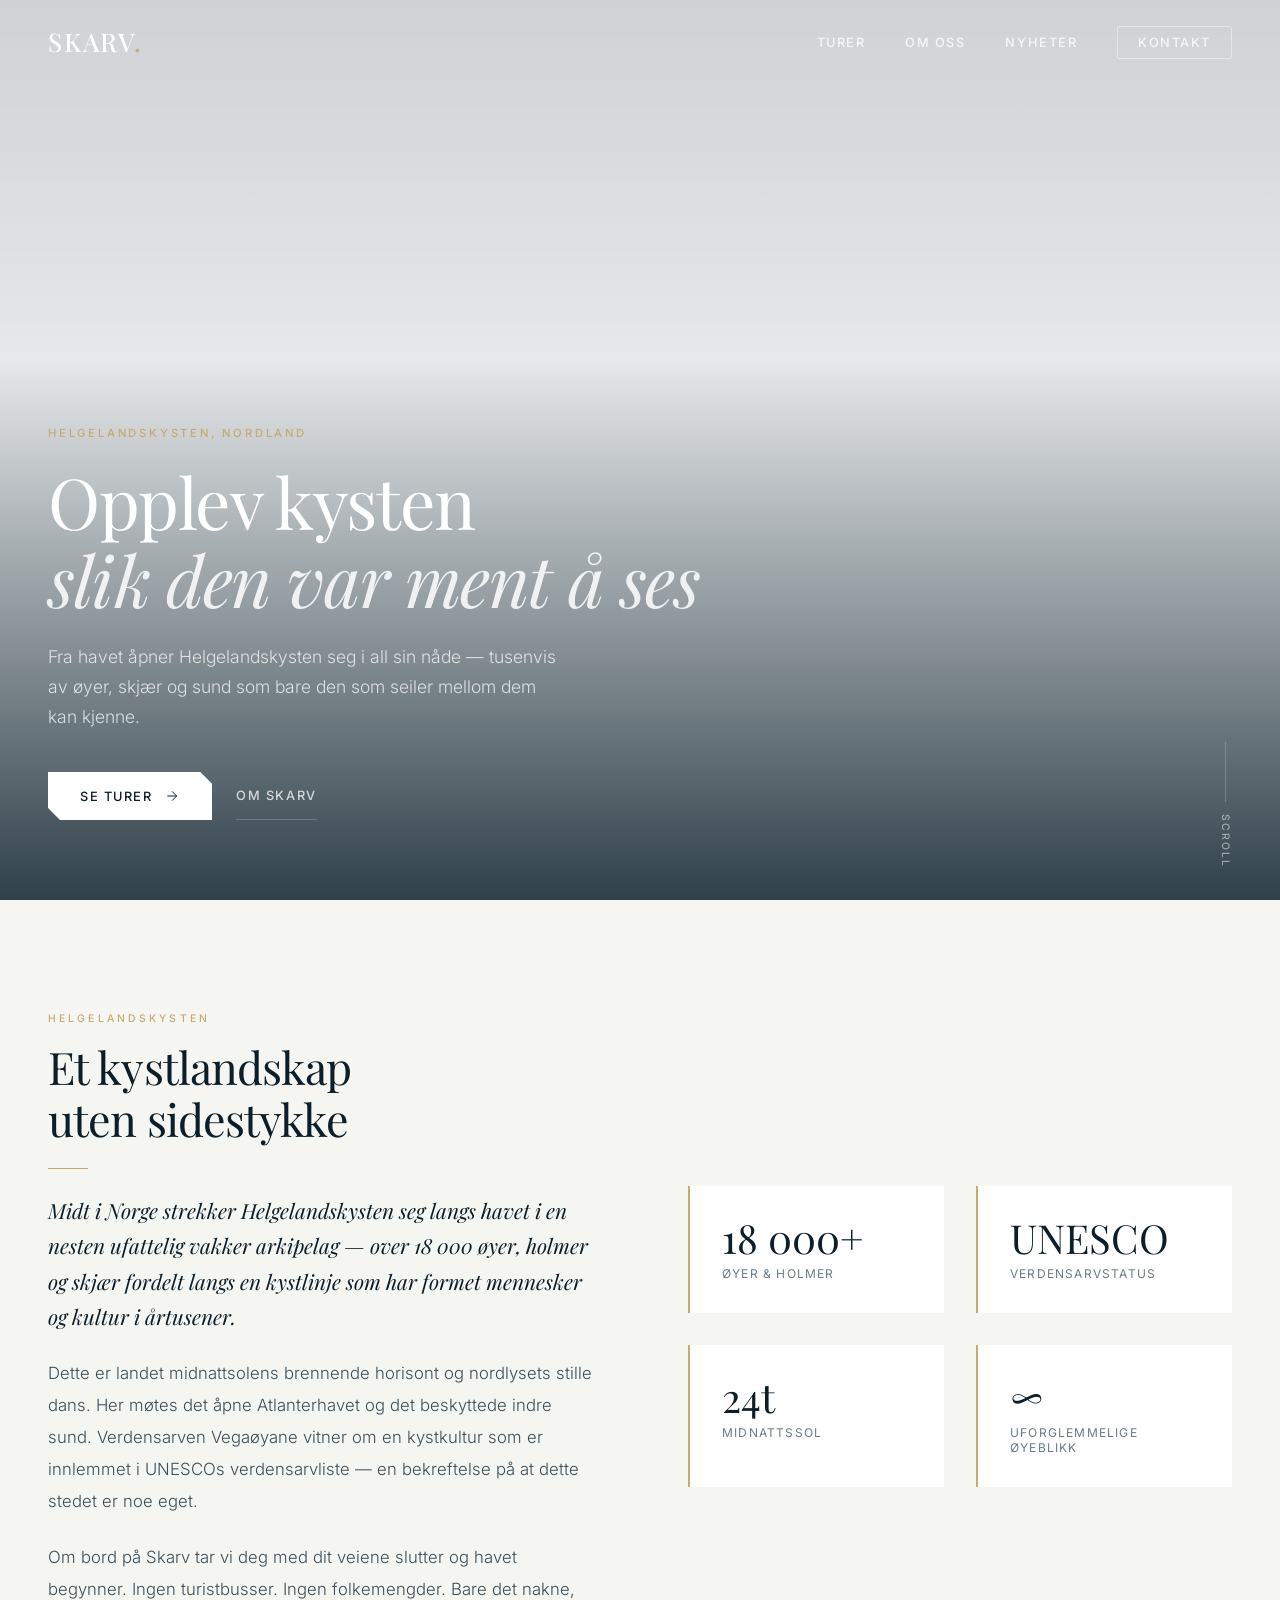
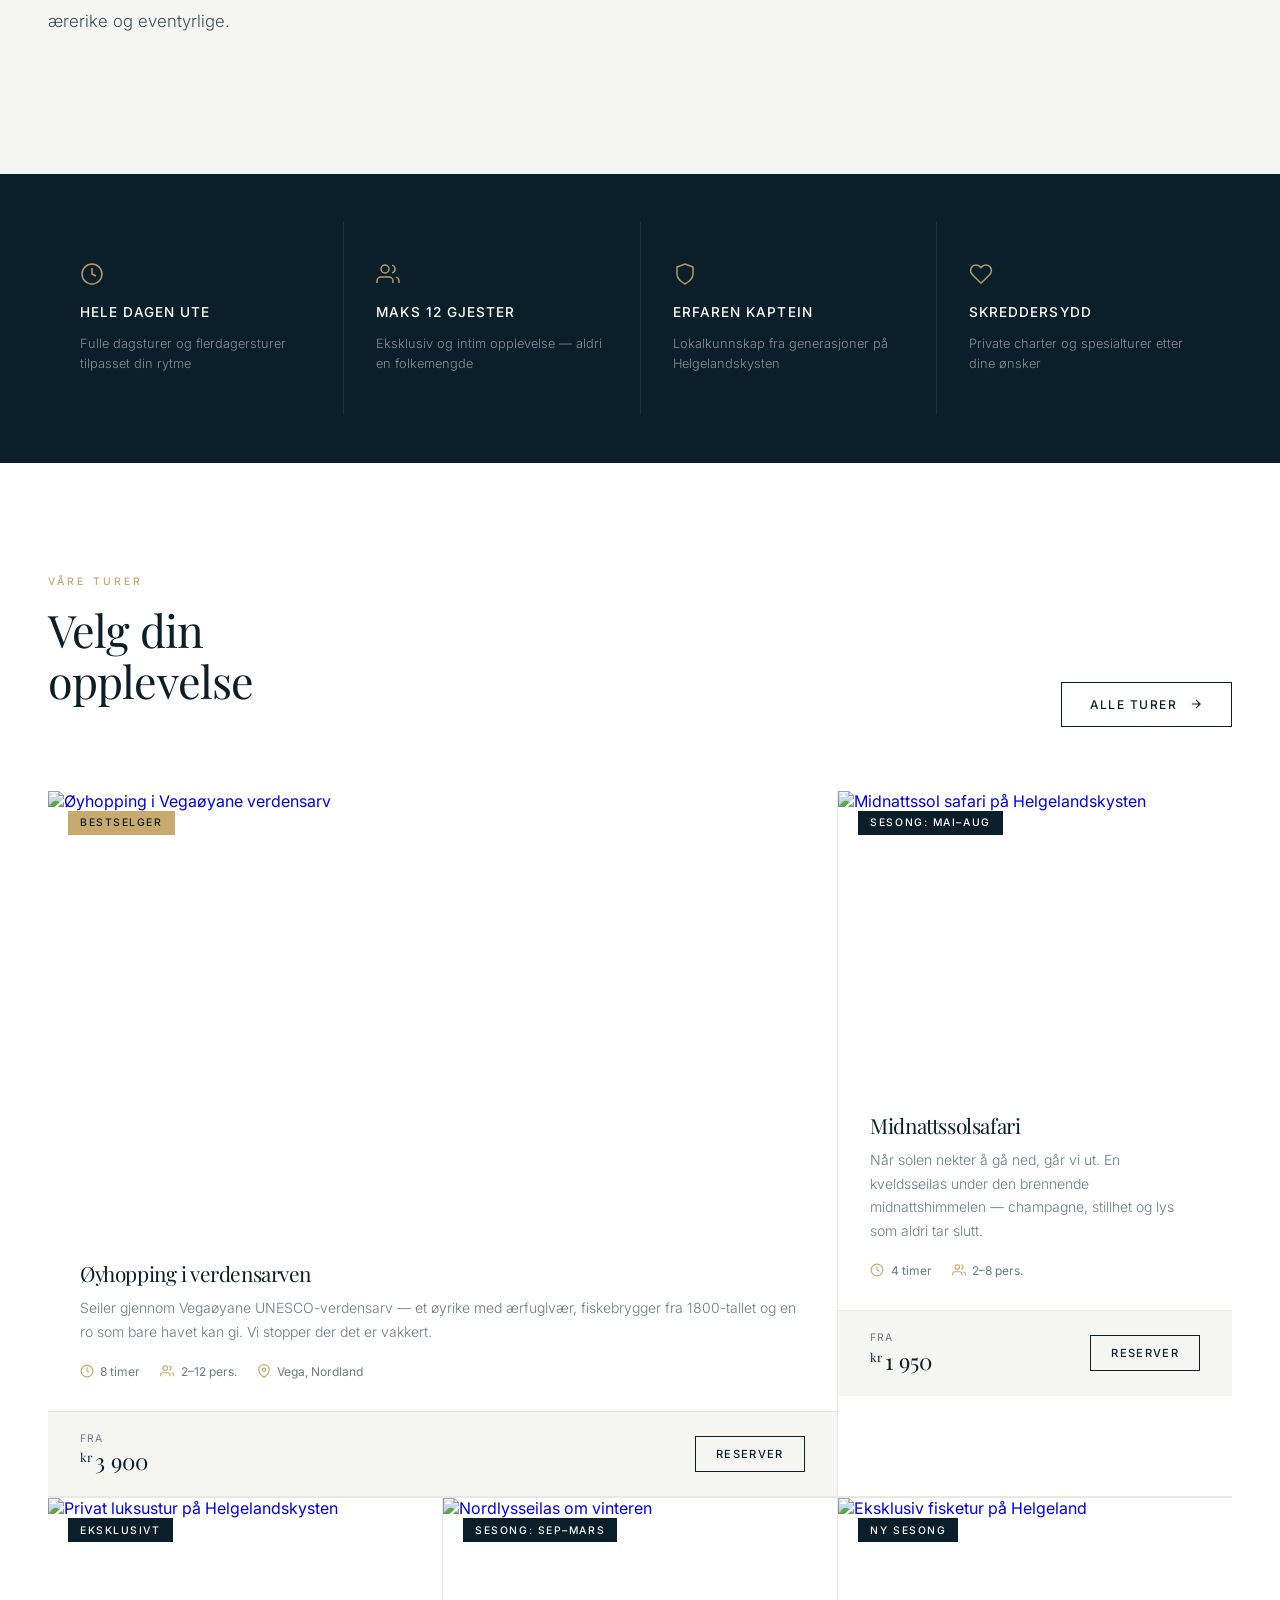
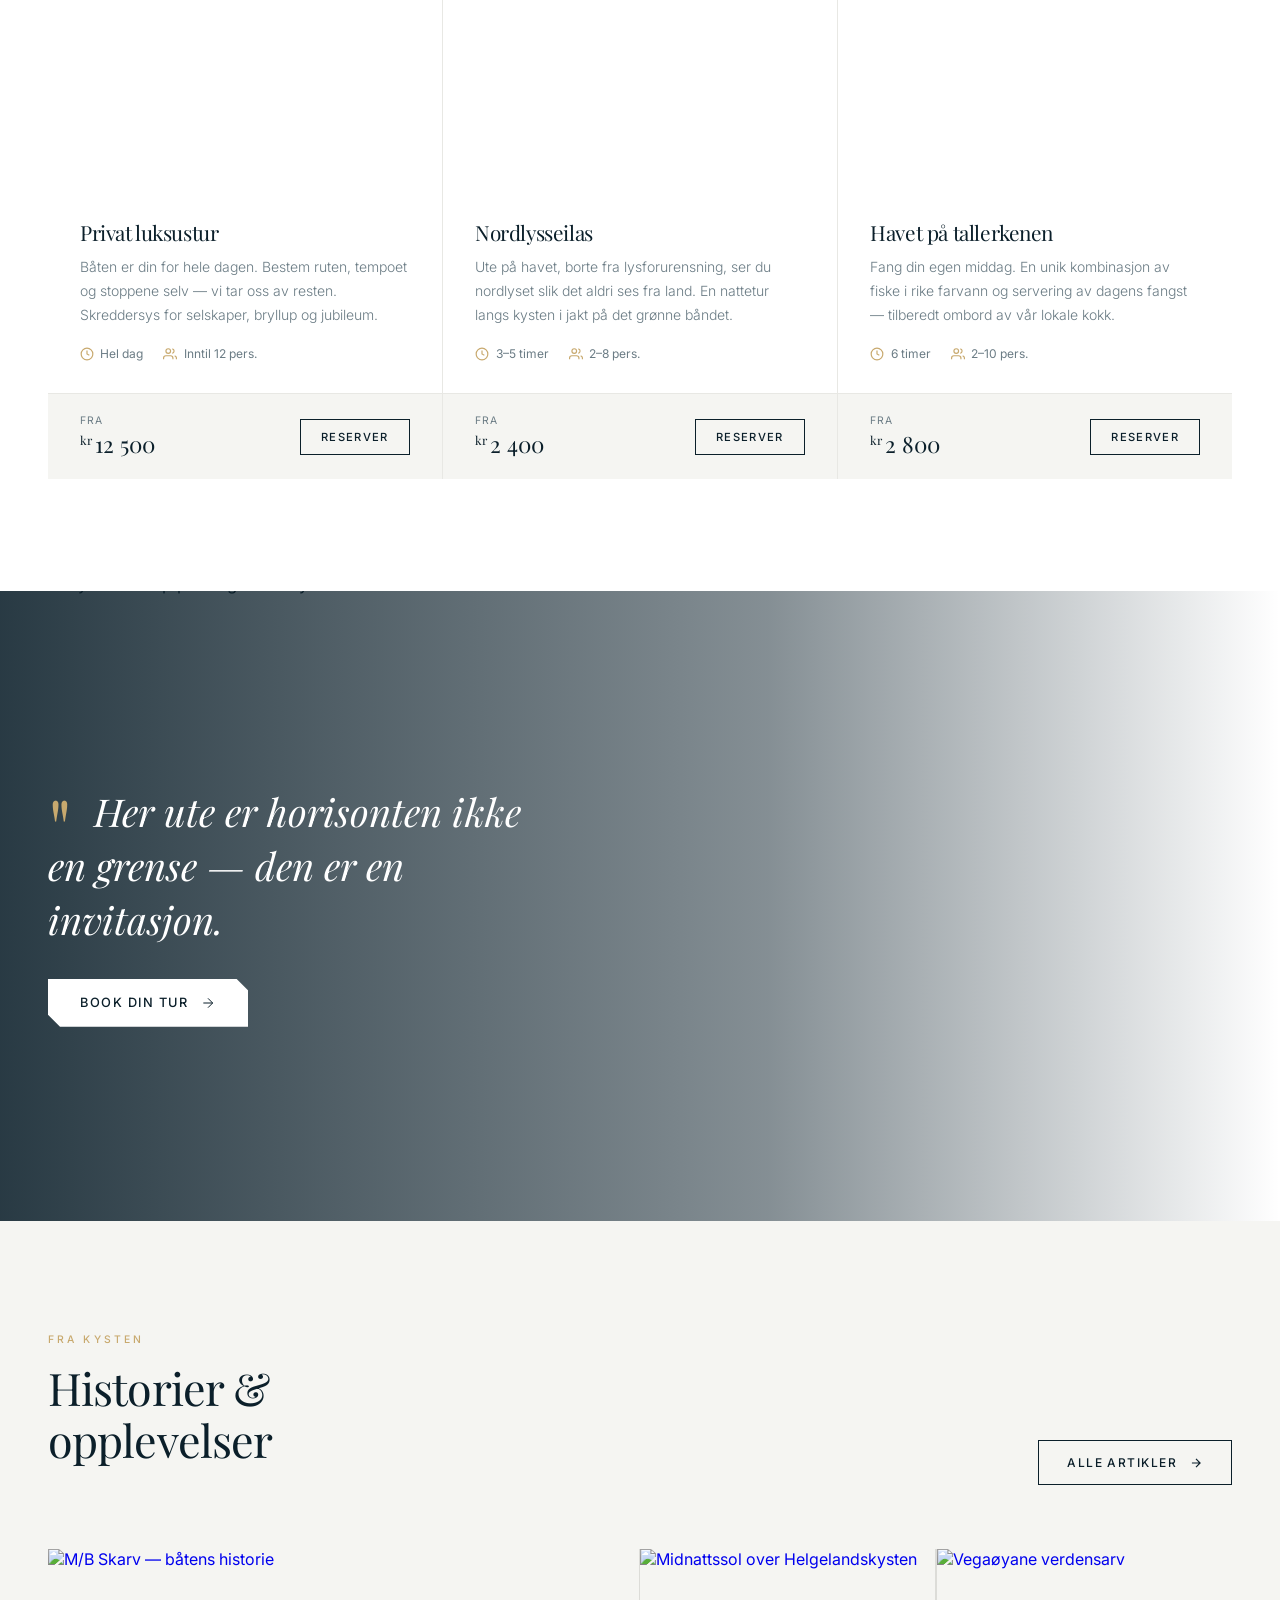
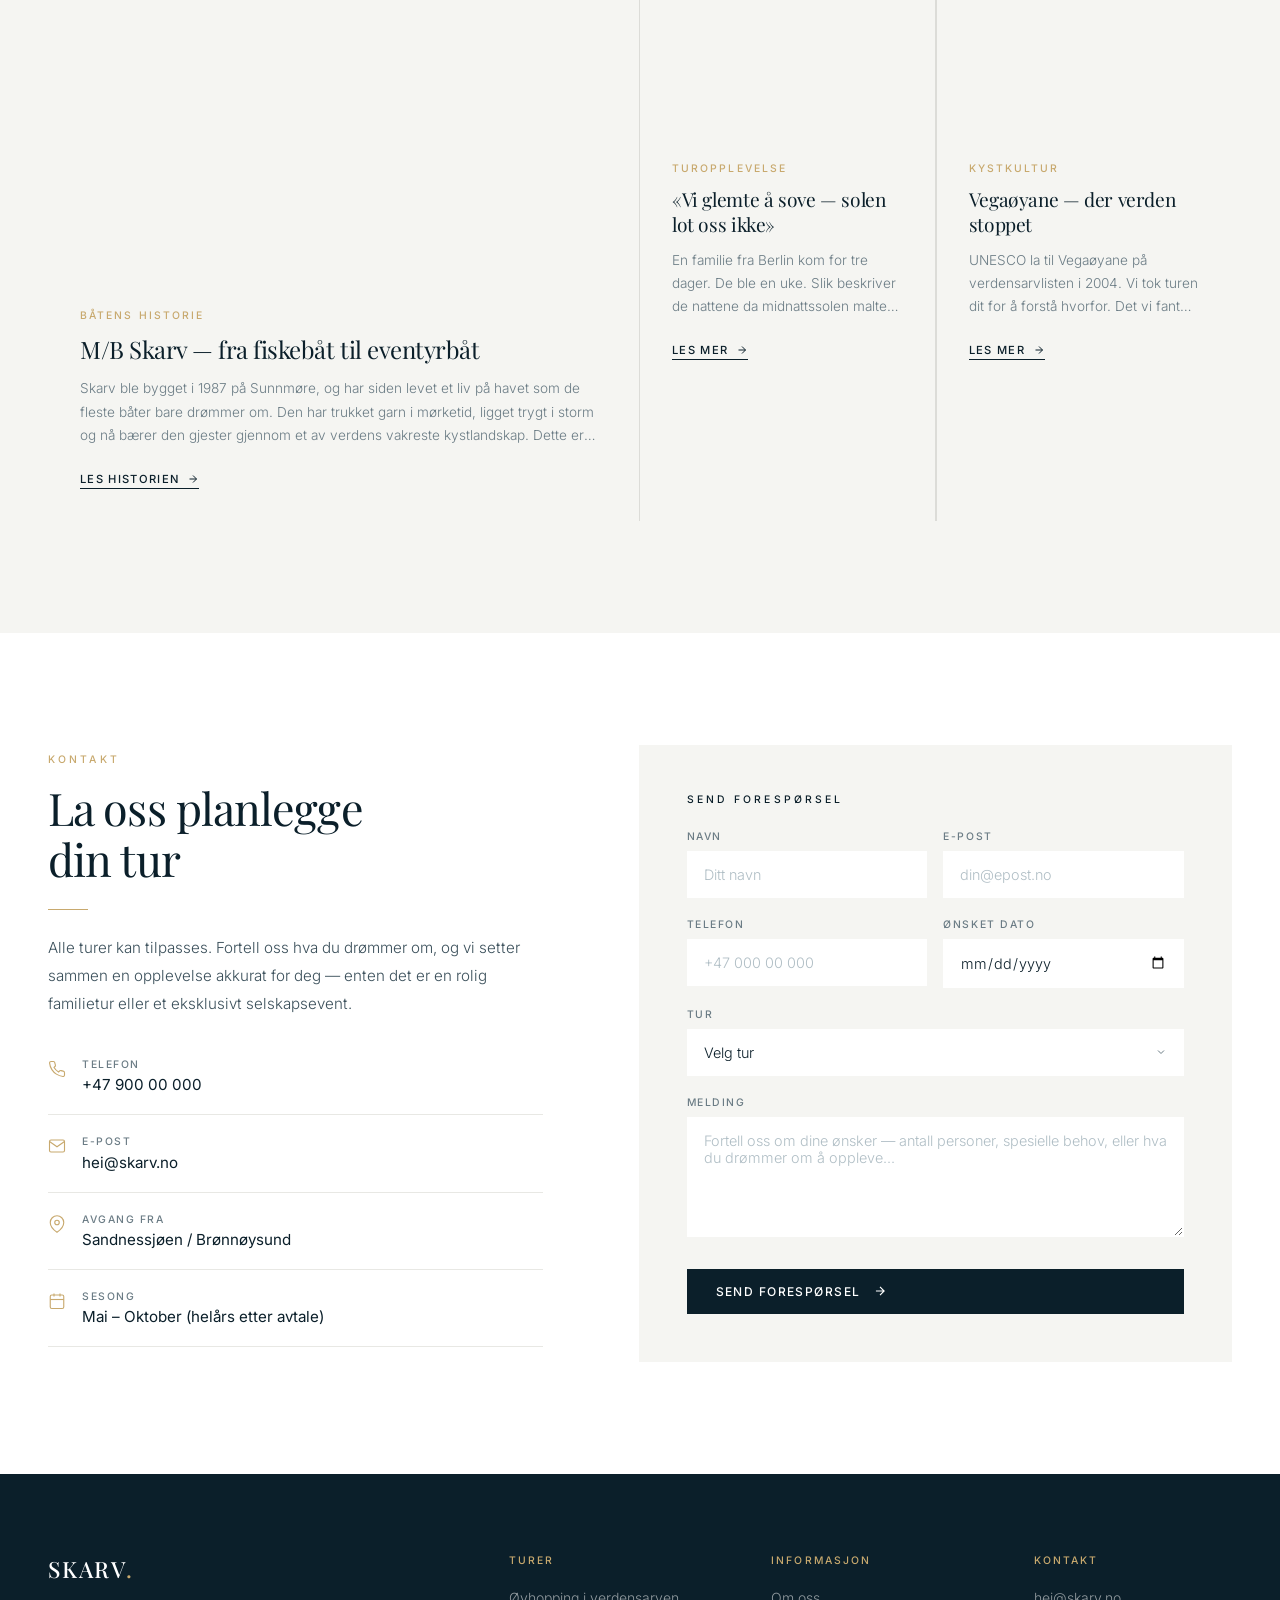
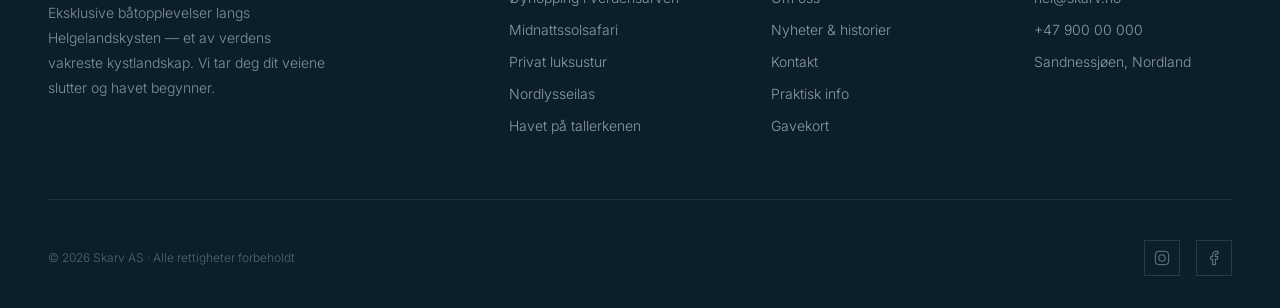
==== commit c93bbcbe: "Fix hero video coverage with wrapper div approach Add .hero-video-wrap with viewport-unit sizing to " ====
--- a/index.html
+++ b/index.html
@@ -58,18 +58,15 @@
          ============================================ -->
     <section class="hero" id="hjem" aria-label="Hero">
       <!-- Video — bytt filnavn om nødvendig -->
-      <video
-        class="hero-video"
-        autoplay
-        muted
-        loop
-        playsinline
-        preload="auto"
-        aria-hidden="true"
-        poster="assets/images/hero-poster.jpg"
-      >
-        <source src="DJI_20260409120111_0118_D.MP4" type="video/mp4">
-      </video>
+      <div class="hero-video-wrap" aria-hidden="true">
+        <iframe
+          class="hero-video"
+          src="https://player.vimeo.com/video/1183281284?autoplay=1&muted=1&loop=1&background=1&controls=0&autopause=0"
+          frameborder="0"
+          allow="autoplay; fullscreen"
+          title=""
+        ></iframe>
+      </div>
 
       <div class="hero-overlay" aria-hidden="true"></div>
 
--- a/assets/css/custom.css
+++ b/assets/css/custom.css
@@ -221,13 +221,26 @@
   justify-content: flex-start;
 }
 
+/* Wrapper skaleres alltid større enn viewport — 16:9 video dekker alltid */
+.hero-video-wrap {
+  position: absolute;
+  top: 50%;
+  left: 50%;
+  transform: translate(-50%, -50%);
+  width: 100vw;
+  height: 56.25vw;    /* 16:9: bredde styrer høyde */
+  min-height: 100vh;
+  min-width: 177.78vh; /* 16:9: høyde styrer bredde */
+  pointer-events: none;
+  overflow: hidden;
+}
+
 .hero-video {
   position: absolute;
   inset: 0;
   width: 100%;
   height: 100%;
-  object-fit: cover;
-  object-position: center;
+  border: none;
 }
 
 .hero-overlay {
